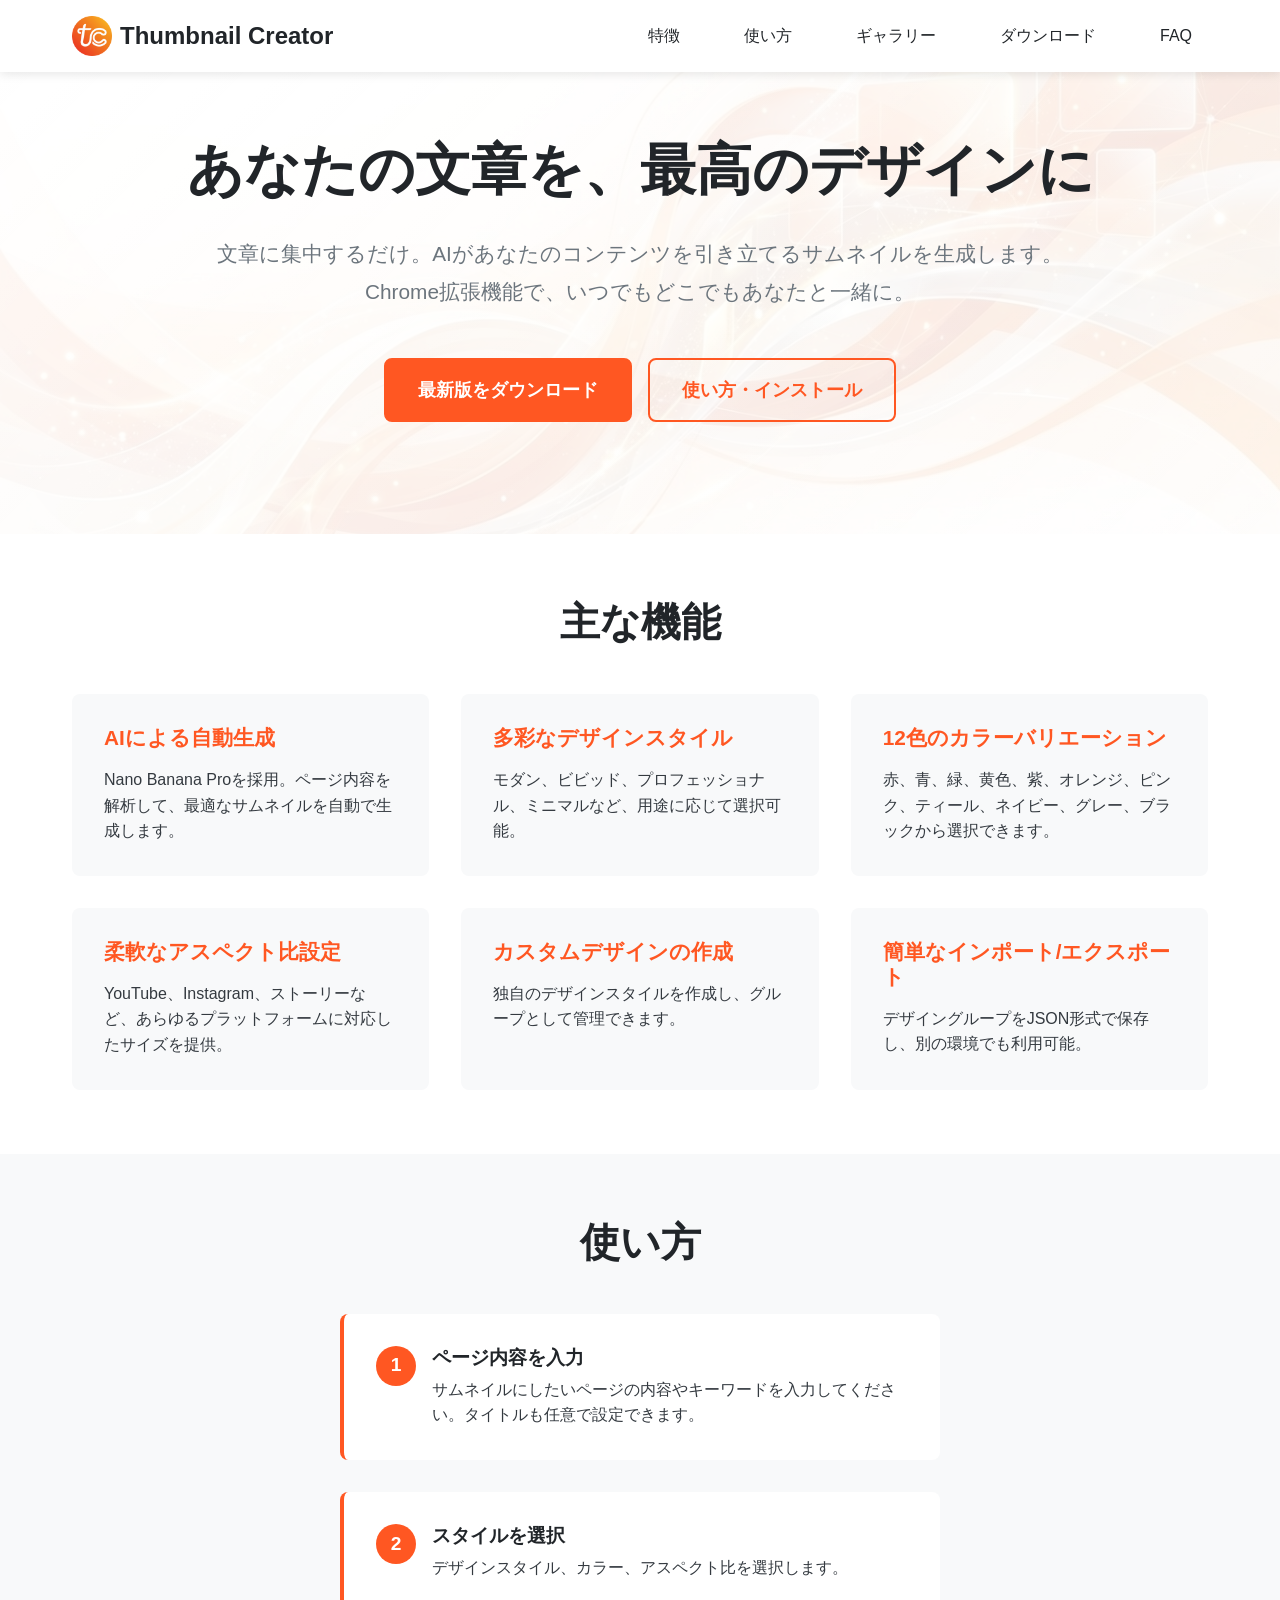
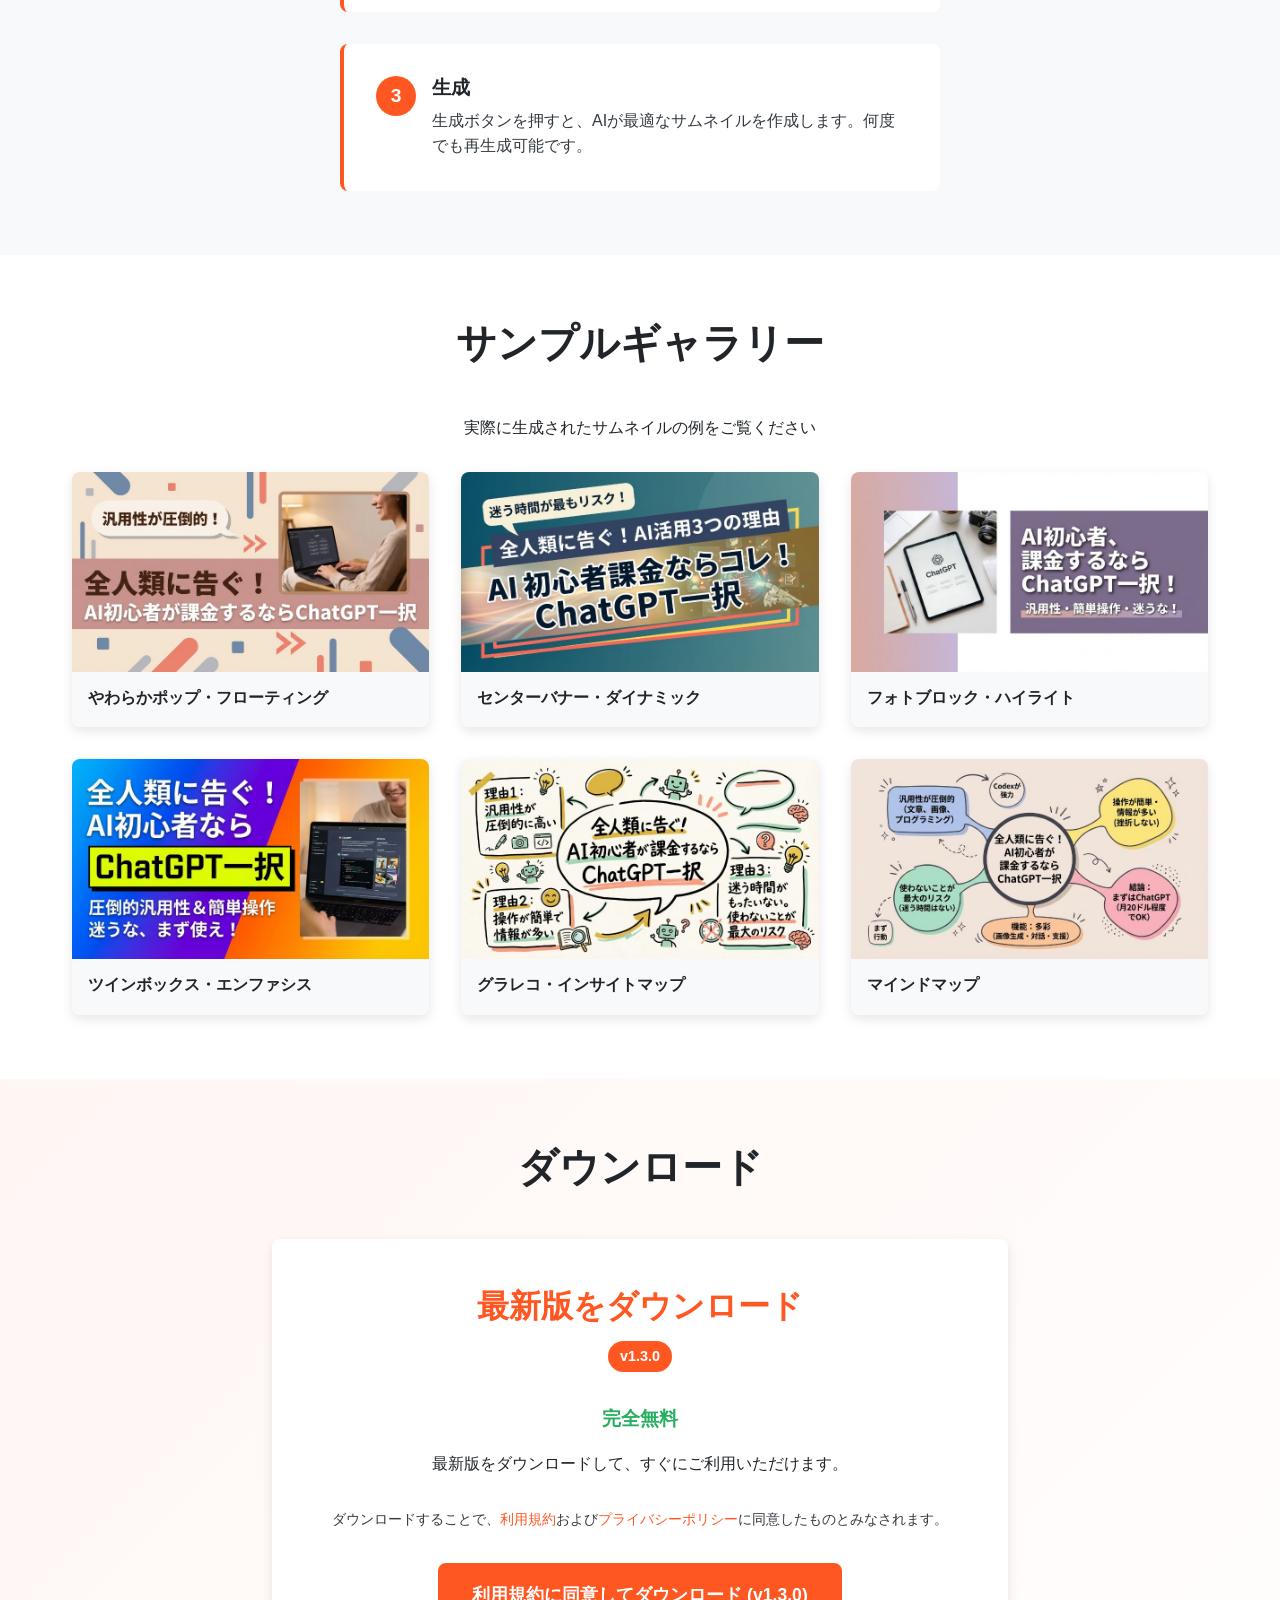
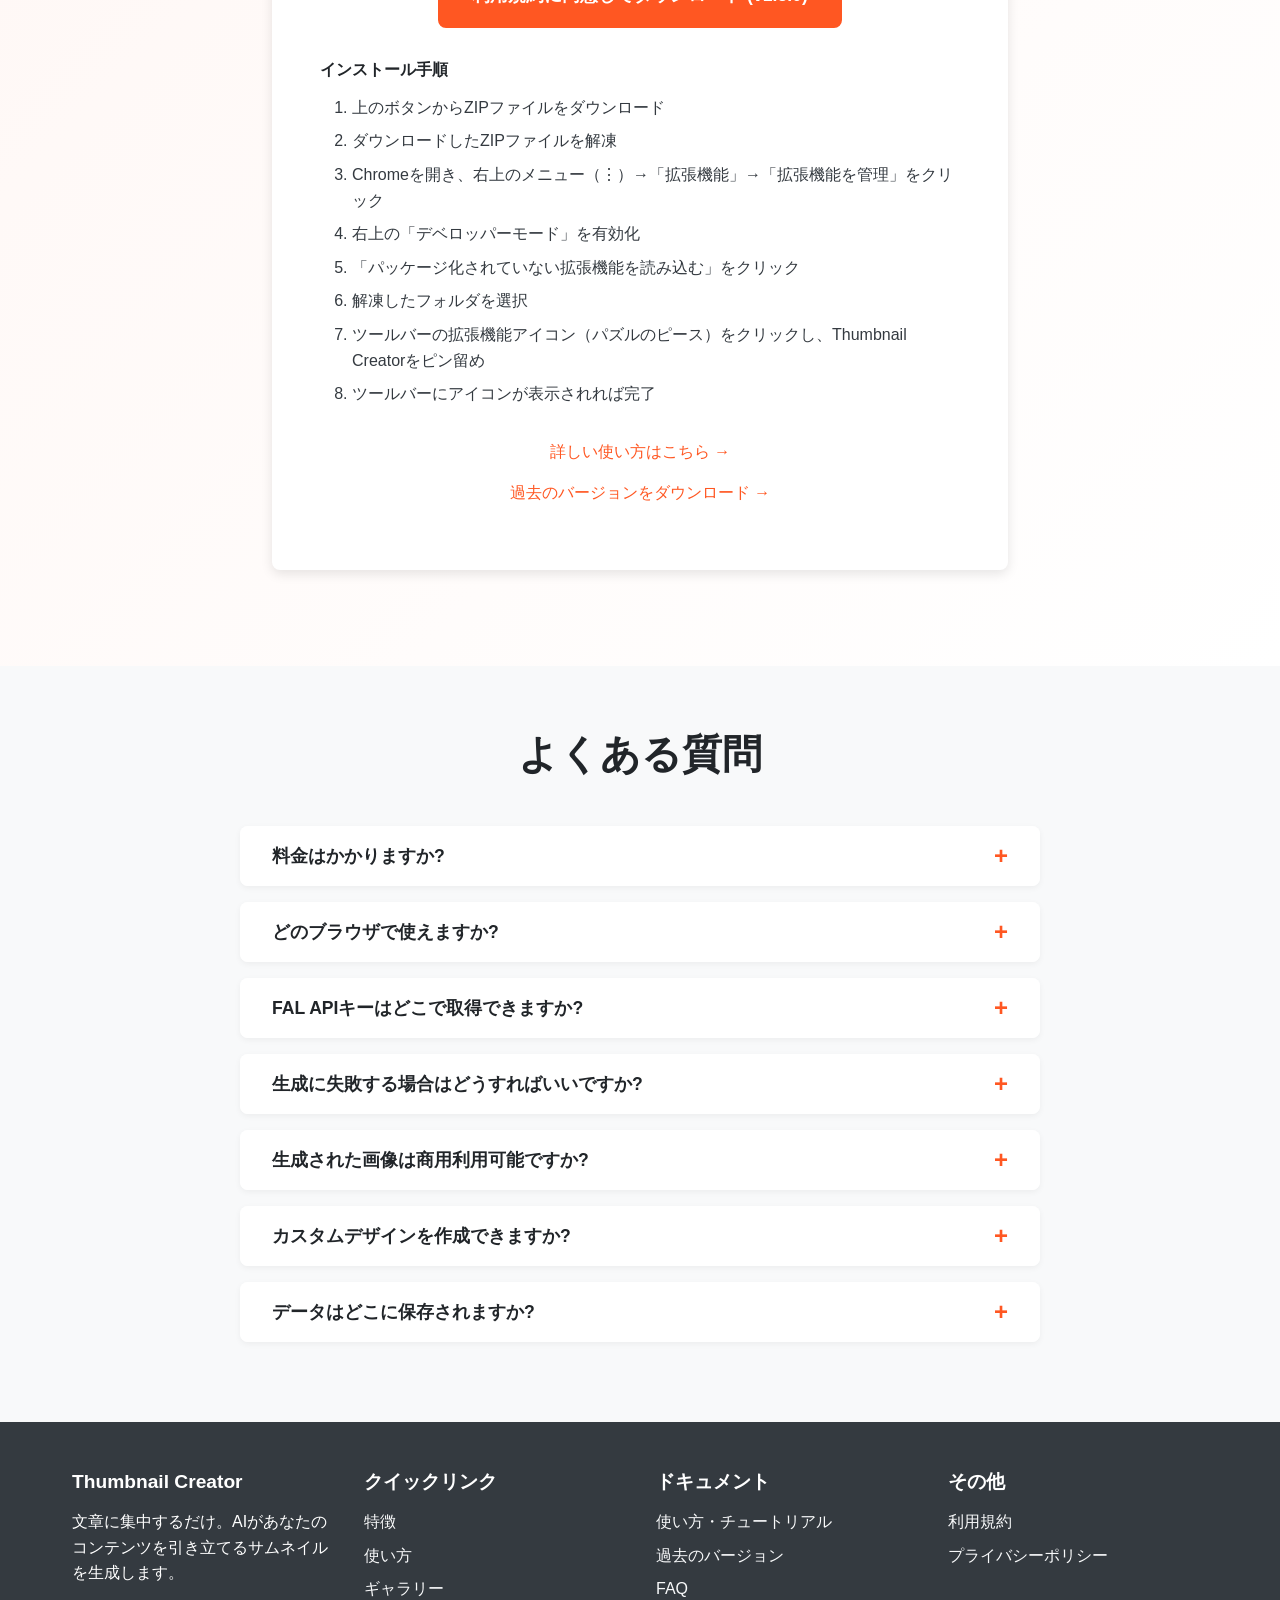
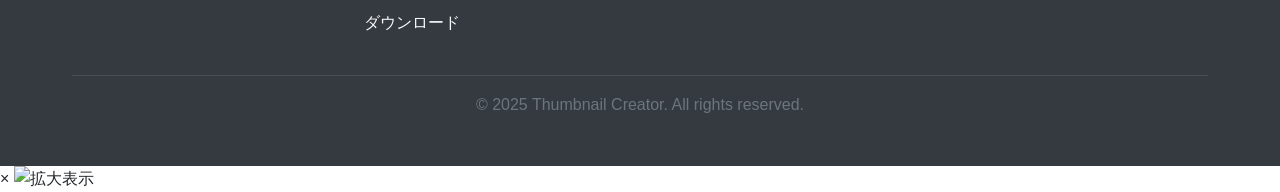
==== index.html @ 51eb5581 "マイナーバージョンアップ" ====
<!DOCTYPE html>
<html lang="ja">
<head>
  <meta charset="UTF-8">
  <meta name="viewport" content="width=device-width, initial-scale=1.0">

  <!-- SEO Meta Tags -->
  <meta name="description" content="サムネイル作成に時間をかけていませんか？Thumbnail Creatorなら、Webページの文章を読み取るだけで、AIが自動的にプロ品質のサムネイル画像を生成します。YouTubeサムネイル、ブログのアイキャッチ画像、SNS投稿用画像に最適。モダン、ビビッド、ミニマル、4コママンガなど8種類以上のデザインスタイルから選べる完全無料のChrome拡張機能です。FAL AI API搭載で高品質な画像を数秒で生成。">
  <meta name="keywords" content="サムネイル作成,AI画像生成,Chrome拡張機能,YouTube サムネイル,ブログ サムネイル,コンテンツ制作ツール,FAL AI,自動デザイン生成,サムネイルメーカー,AIデザインツール,4コママンガ生成,アイキャッチ画像,無料サムネイル作成,サムネイル自動生成,AIサムネイルツール,画像生成AI,コンテンツ制作効率化">
  <meta name="author" content="Thumbnail Creator">
  <meta name="robots" content="index, follow, max-image-preview:large, max-snippet:-1, max-video-preview:-1">
  <link rel="canonical" href="https://thumbnail-creator.kei31.com/">

  <!-- LLMO Optimization -->
  <meta name="topic" content="AIサムネイル画像生成ツール、Chrome拡張機能、コンテンツ制作効率化">
  <meta name="summary" content="Webページの文章からAIが自動でプロ品質のサムネイル画像を生成。YouTube、ブログ、SNS向けに最適化された完全無料のChrome拡張機能。">
  <meta name="target-audience" content="YouTubeクリエイター、ブロガー、コンテンツマーケター、SNS運用者、Webデザイナー">
  <meta name="use-case" content="YouTubeサムネイル作成、ブログアイキャッチ画像生成、SNS投稿画像制作、コンテンツマーケティング、デジタルコンテンツ制作">

  <!-- Open Graph / Facebook -->
  <meta property="og:type" content="website">
  <meta property="og:url" content="https://thumbnail-creator.kei31.com/">
  <meta property="og:site_name" content="Thumbnail Creator">
  <meta property="og:title" content="Thumbnail Creator - AIが文章からプロ品質のサムネイル画像を自動生成 | Chrome拡張機能">
  <meta property="og:description" content="Webページの文章を読み取り、AIが自動でプロフェッショナルなサムネイル画像を生成。YouTube、ブログ、SNS向けに最適化。8種類以上のデザインスタイル、カスタムテンプレート機能搭載。無料でダウンロード可能。">
  <meta property="og:image" content="https://thumbnail-creator.kei31.com/images/ogp-image.jpg">
  <meta property="og:image:width" content="1200">
  <meta property="og:image:height" content="630">
  <meta property="og:image:alt" content="Thumbnail Creator - AIサムネイル生成ツール">
  <meta property="og:locale" content="ja_JP">

  <!-- Twitter Card -->
  <meta name="twitter:card" content="summary_large_image">
  <meta name="twitter:url" content="https://thumbnail-creator.kei31.com/">
  <meta name="twitter:title" content="Thumbnail Creator - AIが文章からプロ品質のサムネイル画像を自動生成">
  <meta name="twitter:description" content="Webページの文章を読み取り、AIが自動でプロフェッショナルなサムネイル画像を生成。YouTube、ブログ、SNS向けに最適化。">
  <meta name="twitter:image" content="https://thumbnail-creator.kei31.com/images/ogp-image.jpg">
  <meta name="twitter:image:alt" content="Thumbnail Creator - AIサムネイル生成ツール">

  <!-- Additional SEO -->
  <meta name="application-name" content="Thumbnail Creator">
  <meta name="apple-mobile-web-app-title" content="Thumbnail Creator">
  <meta name="theme-color" content="#ff5722">

  <!-- Structured Data (JSON-LD) -->
  <script type="application/ld+json">
  {
    "@context": "https://schema.org",
    "@type": "SoftwareApplication",
    "name": "Thumbnail Creator",
    "applicationCategory": "BrowserExtension",
    "operatingSystem": "Chrome",
    "url": "https://thumbnail-creator.kei31.com/",
    "downloadUrl": "https://thumbnail-creator.kei31.com/downloads/thumbnail_creator_v1_3_0.zip",
    "softwareVersion": "1.3.0",
    "releaseNotes": "デザインテンプレート編集画面にサンプル画像削除ボタンを追加。17種類の新しいデザインテンプレートを追加（やわらかポップ、センターバナー、フォトブロック、グラレコ、マインドマップなど）。デザインJSONの相対パス対応でエクスポート/インポートの互換性向上。",
    "datePublished": "2025-01-01",
    "dateModified": "2025-11-28",
    "offers": {
      "@type": "Offer",
      "price": "0",
      "priceCurrency": "JPY",
      "availability": "https://schema.org/InStock"
    },
    "description": "Webページの文章を読み取り、AIが自動でプロフェッショナルなサムネイル画像を生成するChrome拡張機能。YouTube、ブログ、SNS向けに最適化された8種類以上のデザインスタイルから選択可能。モダン風、ビビッド風、プロフェッショナル風、ミニマル風、図解、グラレコ、情報コンテンツ風、4コママンガ（白黒・カラー）など多様なスタイルに対応。",
    "featureList": [
      "Webページから右クリックで簡単にコンテンツ抽出",
      "8種類以上の多様なデザインスタイル（モダン、ビビッド、プロフェッショナル、ミニマル、図解、グラレコ、情報コンテンツ、4コママンガ）",
      "テンプレートごとにアスペクト比を設定可能（16:9、1:1、9:16、21:9対応）",
      "カスタムデザインテンプレート作成機能",
      "キャラクター画像・参考画像のアップロード対応",
      "生成画像のプレビューとダウンロード機能",
      "FAL AI API統合による高品質な画像生成",
      "画像生成のキャンセル機能",
      "デザインテンプレートのエクスポート・インポート機能",
      "完全無料のChrome拡張機能"
    ],
    "image": "https://thumbnail-creator.kei31.com/images/ogp-image.jpg",
    "screenshot": "https://thumbnail-creator.kei31.com/images/ogp-image.jpg",
    "aggregateRating": {
      "@type": "AggregateRating",
      "ratingValue": "4.8",
      "ratingCount": "150",
      "bestRating": "5",
      "worstRating": "1"
    },
    "author": {
      "@type": "Organization",
      "name": "Thumbnail Creator",
      "url": "https://thumbnail-creator.kei31.com/"
    },
    "publisher": {
      "@type": "Organization",
      "name": "Thumbnail Creator"
    },
    "keywords": "サムネイル作成, AI画像生成, Chrome拡張機能, YouTube サムネイル, ブログ サムネイル, コンテンツ制作ツール, FAL AI, 自動デザイン生成, サムネイルメーカー, AIデザインツール, 4コママンガ生成, アイキャッチ画像, 無料サムネイル作成"
  }
  </script>

  <title>Thumbnail Creator - あなたの文章を、最高のデザインに</title>
  <link rel="icon" type="image/png" href="images/logo.png">
  <link rel="stylesheet" href="css/style.css">
</head>
<body>
  <!-- Header / Navigation -->
  <header>
    <div class="container">
      <nav>
        <a href="index.html" class="logo">
          <img src="images/logo.png" alt="Thumbnail Creator">
          Thumbnail Creator
        </a>
        <button class="menu-toggle" aria-label="メニューを開く" aria-expanded="false">
          ☰
        </button>
        <ul class="nav-links">
          <li><a href="#features">特徴</a></li>
          <li><a href="#how-to-use">使い方</a></li>
          <li><a href="#gallery">ギャラリー</a></li>
          <li><a href="#download">ダウンロード</a></li>
          <li><a href="#faq">FAQ</a></li>
        </ul>
      </nav>
    </div>
  </header>

  <!-- Hero Section -->
  <section class="hero">
    <div class="container">
      <div class="hero-content">
        <h1>あなたの文章を、最高のデザインに</h1>
        <p class="hero-subtitle">
          文章に集中するだけ。AIがあなたのコンテンツを引き立てるサムネイルを生成します。<br>
          Chrome拡張機能で、いつでもどこでもあなたと一緒に。
        </p>
        <div class="cta-buttons">
          <a href="#download" class="btn btn-primary">最新版をダウンロード</a>
          <a href="#how-to-use" class="btn btn-outline">使い方・インストール</a>
        </div>
      </div>
    </div>
  </section>

  <!-- Features Section -->
  <section id="features" class="features">
    <div class="container">
      <h2>主な機能</h2>
      <div class="features-grid">
        <div class="feature-item">
          <h3>AIによる自動生成</h3>
          <p>Nano Banana Proを採用。ページ内容を解析して、最適なサムネイルを自動で生成します。</p>
        </div>
        <div class="feature-item">
          <h3>多彩なデザインスタイル</h3>
          <p>モダン、ビビッド、プロフェッショナル、ミニマルなど、用途に応じて選択可能。</p>
        </div>
        <div class="feature-item">
          <h3>12色のカラーバリエーション</h3>
          <p>赤、青、緑、黄色、紫、オレンジ、ピンク、ティール、ネイビー、グレー、ブラックから選択できます。</p>
        </div>
        <div class="feature-item">
          <h3>柔軟なアスペクト比設定</h3>
          <p>YouTube、Instagram、ストーリーなど、あらゆるプラットフォームに対応したサイズを提供。</p>
        </div>
        <div class="feature-item">
          <h3>カスタムデザインの作成</h3>
          <p>独自のデザインスタイルを作成し、グループとして管理できます。</p>
        </div>
        <div class="feature-item">
          <h3>簡単なインポート/エクスポート</h3>
          <p>デザイングループをJSON形式で保存し、別の環境でも利用可能。</p>
        </div>
      </div>
    </div>
  </section>

  <!-- How to Use Section -->
  <section id="how-to-use" class="how-to-use">
    <div class="container">
      <h2>使い方</h2>
      <div class="steps">
        <div class="step">
          <div class="step-number">1</div>
          <div class="step-content">
            <h3>ページ内容を入力</h3>
            <p>サムネイルにしたいページの内容やキーワードを入力してください。タイトルも任意で設定できます。</p>
          </div>
        </div>
        <div class="step">
          <div class="step-number">2</div>
          <div class="step-content">
            <h3>スタイルを選択</h3>
            <p>デザインスタイル、カラー、アスペクト比を選択します。</p>
          </div>
        </div>
        <div class="step">
          <div class="step-number">3</div>
          <div class="step-content">
            <h3>生成</h3>
            <p>生成ボタンを押すと、AIが最適なサムネイルを作成します。何度でも再生成可能です。</p>
          </div>
        </div>
      </div>
    </div>
  </section>

  <!-- Gallery Section -->
  <section id="gallery" class="gallery">
    <div class="container">
      <h2>サンプルギャラリー</h2>
      <p class="text-center mb-2">実際に生成されたサムネイルの例をご覧ください</p>
      <div class="gallery-grid">
        <div class="gallery-item">
          <img src="images/samples/softpoporbit_a7z.jpg" alt="やわらかポップ・フローティング" loading="lazy">
          <div class="gallery-item-info">
            <h4>やわらかポップ・フローティング</h4>
          </div>
        </div>
        <div class="gallery-item">
          <img src="images/samples/centerbanner_flux9.jpg" alt="センターバナー・ダイナミック" loading="lazy">
          <div class="gallery-item-info">
            <h4>センターバナー・ダイナミック</h4>
          </div>
        </div>
        <div class="gallery-item">
          <img src="images/samples/photoblock_lumo5.jpg" alt="フォトブロック・ハイライト" loading="lazy">
          <div class="gallery-item-info">
            <h4>フォトブロック・ハイライト</h4>
          </div>
        </div>
        <div class="gallery-item">
          <img src="images/samples/twinbox_focus1.jpg" alt="ツインボックス・エンファシス" loading="lazy">
          <div class="gallery-item-info">
            <h4>ツインボックス・エンファシス</h4>
          </div>
        </div>
        <div class="gallery-item">
          <img src="images/samples/glrec_insight27.jpg" alt="グラレコ・インサイトマップ" loading="lazy">
          <div class="gallery-item-info">
            <h4>グラレコ・インサイトマップ</h4>
          </div>
        </div>
        <div class="gallery-item">
          <img src="images/samples/mindmap_compass91.jpg" alt="マインドマップ" loading="lazy">
          <div class="gallery-item-info">
            <h4>マインドマップ</h4>
          </div>
        </div>
      </div>
    </div>
  </section>

  <!-- Download Section -->
  <section id="download" class="download">
    <div class="container container-narrow">
      <h2>ダウンロード</h2>

      <div class="download-card">
        <h3>最新版をダウンロード</h3>
        <span class="version-badge">v1.3.0</span>
        <p class="free-badge" style="font-size: 1.2rem; font-weight: bold; color: #27ae60; margin: var(--spacing-sm) 0;">完全無料</p>
        <p>最新版をダウンロードして、すぐにご利用いただけます。</p>

        <p style="font-size: 0.9rem; color: var(--color-gray-dark); margin: var(--spacing-md) 0;">
          ダウンロードすることで、<a href="terms.html" target="_blank">利用規約</a>および<a href="privacy.html" target="_blank">プライバシーポリシー</a>に同意したものとみなされます。
        </p>

        <a href="downloads/thumbnail_creator_v1_3_0.zip" class="btn btn-primary" download>
          利用規約に同意してダウンロード (v1.3.0)
        </a>

        <div class="download-instructions">
          <h4>インストール手順</h4>
          <ol>
            <li>上のボタンからZIPファイルをダウンロード</li>
            <li>ダウンロードしたZIPファイルを解凍</li>
            <li>Chromeを開き、右上のメニュー（⋮）→「拡張機能」→「拡張機能を管理」をクリック</li>
            <li>右上の「デベロッパーモード」を有効化</li>
            <li>「パッケージ化されていない拡張機能を読み込む」をクリック</li>
            <li>解凍したフォルダを選択</li>
            <li>ツールバーの拡張機能アイコン（パズルのピース）をクリックし、Thumbnail Creatorをピン留め</li>
            <li>ツールバーにアイコンが表示されれば完了</li>
          </ol>
        </div>

        <p class="mt-2">
          <a href="tutorial.html">詳しい使い方はこちら →</a>
        </p>
        <p class="mt-1">
          <a href="versions.html">過去のバージョンをダウンロード →</a>
        </p>
      </div>
    </div>
  </section>

  <!-- FAQ Section -->
  <section id="faq" class="faq">
    <div class="container">
      <h2>よくある質問</h2>
      <div class="faq-list">
        <div class="faq-item">
          <button class="faq-question">
            料金はかかりますか?
          </button>
          <div class="faq-answer">
            <p>Thumbnail Creator自体は無料でご利用いただけます。ただし、画像生成にはFAL AI APIを使用するため、FAL AIの利用料金が別途発生します。詳細は<a href="https://fal.ai/pricing" target="_blank">FAL AIの公式サイト</a>でご確認ください。</p>
          </div>
        </div>

        <div class="faq-item">
          <button class="faq-question">
            どのブラウザで使えますか?
          </button>
          <div class="faq-answer">
            <p>Google ChromeおよびChromiumベースのブラウザ（Microsoft Edge、Braveなど）でご利用いただけます。</p>
          </div>
        </div>

        <div class="faq-item">
          <button class="faq-question">
            FAL APIキーはどこで取得できますか?
          </button>
          <div class="faq-answer">
            <p><a href="https://fal.ai/dashboard/keys" target="_blank">FAL AIのダッシュボード</a>でアカウントを作成し、APIキーを取得してください。取得したAPIキーは拡張機能の設定画面で入力します。詳しい手順は<a href="tutorial.html">使い方ページ</a>をご覧ください。</p>
          </div>
        </div>

        <div class="faq-item">
          <button class="faq-question">
            生成に失敗する場合はどうすればいいですか?
          </button>
          <div class="faq-answer">
            <p>以下の点をご確認ください:<br>
            • FAL APIキーが正しく設定されているか<br>
            • FAL AIアカウントにクレジットが残っているか<br>
            • インターネット接続が有効か<br>
            上記を確認しても解決しない場合は、拡張機能を再インストールしてください。</p>
          </div>
        </div>

        <div class="faq-item">
          <button class="faq-question">
            生成された画像は商用利用可能ですか?
          </button>
          <div class="faq-answer">
            <p>FAL AIの利用規約によると、生成された画像は商用利用可能です。ただし、最終的な利用については自己責任となりますので、必ず<a href="https://fal.ai/terms" target="_blank">FAL AIの利用規約</a>をご自身でご確認の上、ご利用ください。</p>
          </div>
        </div>

        <div class="faq-item">
          <button class="faq-question">
            カスタムデザインを作成できますか?
          </button>
          <div class="faq-answer">
            <p>可能です。拡張機能内の「新規グループを追加」ボタンから、独自のデザインスタイルを作成できます。プロンプトやサンプル画像も設定可能です。作成したデザインはエクスポートして他の環境でも利用できます。</p>
          </div>
        </div>

        <div class="faq-item">
          <button class="faq-question">
            データはどこに保存されますか?
          </button>
          <div class="faq-answer">
            <p>APIキーやデザイングループの設定は、すべてブラウザのローカルストレージに保存されます。外部サーバーへの送信は行いません。ただし、APIキーは平文で保存されるため、共有PCでのご利用は推奨しません。詳細は<a href="privacy.html">プライバシーポリシー</a>をご確認ください。</p>
          </div>
        </div>
      </div>
    </div>
  </section>

  <!-- Footer -->
  <footer>
    <div class="container">
      <div class="footer-content">
        <div class="footer-section">
          <h3>Thumbnail Creator</h3>
          <p>文章に集中するだけ。AIがあなたのコンテンツを引き立てるサムネイルを生成します。</p>
        </div>

        <div class="footer-section">
          <h3>クイックリンク</h3>
          <ul>
            <li><a href="#features">特徴</a></li>
            <li><a href="#how-to-use">使い方</a></li>
            <li><a href="#gallery">ギャラリー</a></li>
            <li><a href="#download">ダウンロード</a></li>
          </ul>
        </div>

        <div class="footer-section">
          <h3>ドキュメント</h3>
          <ul>
            <li><a href="tutorial.html">使い方・チュートリアル</a></li>
            <li><a href="versions.html">過去のバージョン</a></li>
            <li><a href="#faq">FAQ</a></li>
          </ul>
        </div>

        <div class="footer-section">
          <h3>その他</h3>
          <ul>
            <li><a href="terms.html">利用規約</a></li>
            <li><a href="privacy.html">プライバシーポリシー</a></li>
          </ul>
        </div>
      </div>

      <div class="footer-bottom">
        <p>&copy; 2025 Thumbnail Creator. All rights reserved.</p>
      </div>
    </div>
  </footer>

  <!-- FAQ Structured Data (JSON-LD) -->
  <script type="application/ld+json">
  {
    "@context": "https://schema.org",
    "@type": "FAQPage",
    "mainEntity": [
      {
        "@type": "Question",
        "name": "Thumbnail Creatorの料金はかかりますか？",
        "acceptedAnswer": {
          "@type": "Answer",
          "text": "Thumbnail Creator自体は無料でご利用いただけます。ただし、画像生成にはFAL AI APIを使用するため、FAL AIの利用料金が別途発生します。"
        }
      },
      {
        "@type": "Question",
        "name": "Thumbnail Creatorはどのブラウザで使えますか？",
        "acceptedAnswer": {
          "@type": "Answer",
          "text": "Google ChromeおよびChromiumベースのブラウザ（Microsoft Edge、Braveなど）でご利用いただけます。"
        }
      },
      {
        "@type": "Question",
        "name": "FAL APIキーはどこで取得できますか？",
        "acceptedAnswer": {
          "@type": "Answer",
          "text": "FAL AIのダッシュボード（https://fal.ai/dashboard/keys）でアカウントを作成し、APIキーを取得してください。取得したAPIキーは拡張機能の設定画面で入力します。"
        }
      },
      {
        "@type": "Question",
        "name": "サムネイル生成に失敗する場合はどうすればいいですか？",
        "acceptedAnswer": {
          "@type": "Answer",
          "text": "以下の点をご確認ください：FAL APIキーが正しく設定されているか、FAL AIアカウントにクレジットが残っているか、インターネット接続が有効か。上記を確認しても解決しない場合は、拡張機能を再インストールしてください。"
        }
      },
      {
        "@type": "Question",
        "name": "生成された画像は商用利用可能ですか？",
        "acceptedAnswer": {
          "@type": "Answer",
          "text": "FAL AIの利用規約によると、生成された画像は商用利用可能です。ただし、最終的な利用については自己責任となりますので、必ずFAL AIの利用規約をご自身でご確認の上、ご利用ください。"
        }
      },
      {
        "@type": "Question",
        "name": "カスタムデザインを作成できますか？",
        "acceptedAnswer": {
          "@type": "Answer",
          "text": "可能です。拡張機能内の「新規グループを追加」ボタンから、独自のデザインスタイルを作成できます。プロンプトやサンプル画像も設定可能です。作成したデザインはエクスポートして他の環境でも利用できます。"
        }
      },
      {
        "@type": "Question",
        "name": "データはどこに保存されますか？",
        "acceptedAnswer": {
          "@type": "Answer",
          "text": "APIキーやデザイングループの設定は、すべてブラウザのローカルストレージに保存されます。外部サーバーへの送信は行いません。ただし、APIキーは平文で保存されるため、共有PCでのご利用は推奨しません。"
        }
      }
    ]
  }
  </script>

  <!-- WebPage Structured Data (JSON-LD) -->
  <script type="application/ld+json">
  {
    "@context": "https://schema.org",
    "@type": "WebPage",
    "name": "Thumbnail Creator - AIが文章からプロ品質のサムネイル画像を自動生成",
    "description": "Webページの文章を読み取り、AIが自動でプロフェッショナルなサムネイル画像を生成するChrome拡張機能。YouTube、ブログ、SNS向けに最適化。",
    "url": "https://thumbnail-creator.kei31.com/",
    "inLanguage": "ja",
    "isPartOf": {
      "@type": "WebSite",
      "name": "Thumbnail Creator",
      "url": "https://thumbnail-creator.kei31.com/"
    },
    "primaryImageOfPage": {
      "@type": "ImageObject",
      "url": "https://thumbnail-creator.kei31.com/images/ogp-image.jpg",
      "width": 1200,
      "height": 630
    },
    "breadcrumb": {
      "@type": "BreadcrumbList",
      "itemListElement": [
        {
          "@type": "ListItem",
          "position": 1,
          "name": "ホーム",
          "item": "https://thumbnail-creator.kei31.com/"
        }
      ]
    }
  }
  </script>

  <!-- HowTo Structured Data (JSON-LD) for LLMO -->
  <script type="application/ld+json">
  {
    "@context": "https://schema.org",
    "@type": "HowTo",
    "name": "Thumbnail Creatorの使い方 - AIサムネイル画像を作成する方法",
    "description": "Chrome拡張機能 Thumbnail Creatorを使って、Webページの文章からAIサムネイル画像を自動生成する手順を解説します。",
    "image": "https://thumbnail-creator.kei31.com/images/ogp-image.jpg",
    "totalTime": "PT5M",
    "estimatedCost": {
      "@type": "MonetaryAmount",
      "currency": "JPY",
      "value": "0"
    },
    "tool": [
      {
        "@type": "HowToTool",
        "name": "Thumbnail Creator Chrome拡張機能"
      },
      {
        "@type": "HowToTool",
        "name": "FAL AI APIキー"
      }
    ],
    "step": [
      {
        "@type": "HowToStep",
        "position": 1,
        "name": "拡張機能のダウンロードとインストール",
        "text": "公式サイトから最新版のZIPファイルをダウンロードし、解凍します。Chromeの拡張機能管理画面でデベロッパーモードを有効にし、「パッケージ化されていない拡張機能を読み込む」から解凍したフォルダを選択してインストールします。",
        "url": "https://thumbnail-creator.kei31.com/#download"
      },
      {
        "@type": "HowToStep",
        "position": 2,
        "name": "FAL AI APIキーの取得と設定",
        "text": "FAL AIのダッシュボードでアカウントを作成し、APIキーを取得します。拡張機能のツールバーアイコンをクリックし、⚙️ API設定ボタンからAPIキーを入力して保存します。",
        "url": "https://thumbnail-creator.kei31.com/#how-to-use"
      },
      {
        "@type": "HowToStep",
        "position": 3,
        "name": "Webページからコンテンツを抽出",
        "text": "サムネイルを作成したいWebページで右クリックし、「ページ全体からデザインを作成」または「選択部分からデザインを作成」を選択します。拡張機能が自動的に開き、ページの内容が読み込まれます。",
        "url": "https://thumbnail-creator.kei31.com/#how-to-use"
      },
      {
        "@type": "HowToStep",
        "position": 4,
        "name": "デザインスタイルとアスペクト比を選択",
        "text": "8種類以上のデザインスタイル（モダン、ビビッド、プロフェッショナル、ミニマル、図解、グラレコ、情報コンテンツ、4コママンガなど）から好みのスタイルを選び、用途に応じてアスペクト比（16:9、1:1、9:16、21:9）を設定します。",
        "url": "https://thumbnail-creator.kei31.com/#features"
      },
      {
        "@type": "HowToStep",
        "position": 5,
        "name": "サムネイル画像を生成",
        "text": "「生成」ボタンをクリックすると、AIが自動的にサムネイル画像を生成します。生成中はキャンセルボタンで中止することも可能です。完成した画像はプレビュー表示され、ダウンロードボタンでPNG形式で保存できます。",
        "url": "https://thumbnail-creator.kei31.com/#how-to-use"
      }
    ]
  }
  </script>

  <!-- Organization Structured Data (JSON-LD) -->
  <script type="application/ld+json">
  {
    "@context": "https://schema.org",
    "@type": "Organization",
    "name": "Thumbnail Creator",
    "url": "https://thumbnail-creator.kei31.com/",
    "logo": "https://thumbnail-creator.kei31.com/images/logo.png",
    "description": "AIを活用したサムネイル画像自動生成ツールを提供する開発チーム",
    "sameAs": []
  }
  </script>

  <script src="js/script.js"></script>
</body>
</html>
---- css/style.css ----
/* ===========================
   Variables & Reset
   =========================== */
:root {
  --color-primary: rgb(255, 87, 34); /* #ff5722 */
  --color-primary-dark: rgb(230, 74, 25); /* #e64a19 */
  --color-white: #ffffff;
  --color-gray-light: #f8f9fa;
  --color-gray: #6c757d;
  --color-gray-dark: #343a40;
  --color-black: #212529;

  --font-sans: -apple-system, BlinkMacSystemFont, "Segoe UI", Roboto, "Helvetica Neue", Arial, "Noto Sans", "Hiragino Sans", "Hiragino Kaku Gothic ProN", "Yu Gothic", YuGothic, sans-serif;

  --spacing-xs: 0.5rem;
  --spacing-sm: 1rem;
  --spacing-md: 2rem;
  --spacing-lg: 3rem;
  --spacing-xl: 4rem;

  --border-radius: 8px;
  --transition: all 0.3s ease;
}

* {
  margin: 0;
  padding: 0;
  box-sizing: border-box;
}

html {
  scroll-behavior: smooth;
}

body {
  font-family: var(--font-sans);
  line-height: 1.6;
  color: var(--color-black);
  background-color: var(--color-white);
}

/* ===========================
   Typography
   =========================== */
h1, h2, h3, h4, h5, h6 {
  font-weight: 700;
  line-height: 1.2;
  margin-bottom: var(--spacing-sm);
}

h1 {
  font-size: clamp(2rem, 5vw, 3.5rem);
}

h2 {
  font-size: clamp(1.75rem, 4vw, 2.5rem);
}

h3 {
  font-size: clamp(1.5rem, 3vw, 2rem);
}

p {
  margin-bottom: var(--spacing-sm);
}

a {
  color: var(--color-primary);
  text-decoration: none;
  transition: var(--transition);
}

a:hover {
  color: var(--color-primary-dark);
}

/* ===========================
   Layout
   =========================== */
.container {
  max-width: 1200px;
  margin: 0 auto;
  padding: 0 var(--spacing-md);
}

.container-narrow {
  max-width: 800px;
  margin: 0 auto;
  padding: 0 var(--spacing-md);
}

section {
  padding: var(--spacing-xl) 0;
}

/* ===========================
   Header / Navigation
   =========================== */
header {
  background-color: var(--color-white);
  box-shadow: 0 2px 10px rgba(0, 0, 0, 0.1);
  position: sticky;
  top: 0;
  z-index: 1000;
}

nav {
  display: flex;
  justify-content: space-between;
  align-items: center;
  padding: var(--spacing-sm) 0;
}

.logo {
  display: flex;
  align-items: center;
  gap: 0.5rem;
  font-size: 1.5rem;
  font-weight: 700;
  color: var(--color-black);
}

.logo img {
  width: 40px;
  height: 40px;
}

.nav-links {
  display: flex;
  list-style: none;
  gap: var(--spacing-md);
}

.nav-links a {
  color: var(--color-black);
  font-weight: 500;
  padding: 0.5rem 1rem;
  border-radius: var(--border-radius);
  transition: var(--transition);
}

.nav-links a:hover {
  background-color: var(--color-gray-light);
  color: var(--color-primary);
}

/* Mobile Menu */
.menu-toggle {
  display: none;
  background: none;
  border: none;
  font-size: 1.5rem;
  cursor: pointer;
  color: var(--color-black);
}

@media (max-width: 768px) {
  .menu-toggle {
    display: block;
  }

  .nav-links {
    position: absolute;
    top: 100%;
    left: 0;
    right: 0;
    background-color: var(--color-white);
    flex-direction: column;
    gap: 0;
    box-shadow: 0 4px 10px rgba(0, 0, 0, 0.1);
    max-height: 0;
    overflow: hidden;
    transition: max-height 0.3s ease;
  }

  .nav-links.active {
    max-height: 500px;
  }

  .nav-links li {
    border-bottom: 1px solid var(--color-gray-light);
  }

  .nav-links a {
    display: block;
    padding: var(--spacing-sm) var(--spacing-md);
  }
}

/* ===========================
   Hero Section
   =========================== */
.hero {
  background:
    linear-gradient(135deg, rgba(255, 255, 255, 0.95) 0%, rgba(255, 255, 255, 0.85) 100%),
    url('../images/hero-background.jpg') center/cover no-repeat;
  padding: var(--spacing-xl) 0;
  text-align: center;
  position: relative;
}

.hero-content {
  max-width: 1000px;
  margin: 0 auto;
}

.hero h1 {
  color: var(--color-black);
  margin-bottom: var(--spacing-md);
}

.hero-subtitle {
  font-size: clamp(1.1rem, 2.5vw, 1.3rem);
  color: var(--color-gray);
  margin-bottom: var(--spacing-lg);
  line-height: 1.8;
}

.cta-buttons {
  display: flex;
  gap: var(--spacing-sm);
  justify-content: center;
  flex-wrap: wrap;
  margin-bottom: var(--spacing-lg);
}

.btn {
  display: inline-block;
  padding: 1rem 2rem;
  border-radius: var(--border-radius);
  font-weight: 600;
  font-size: 1.1rem;
  text-align: center;
  cursor: pointer;
  border: 2px solid transparent;
  transition: var(--transition);
}

.btn-primary {
  background-color: var(--color-primary);
  color: var(--color-white);
  border-color: var(--color-primary);
}

.btn-primary:hover {
  background-color: var(--color-primary-dark);
  border-color: var(--color-primary-dark);
  color: var(--color-white);
  transform: translateY(-2px);
  box-shadow: 0 4px 12px rgba(255, 87, 34, 0.3);
}

.btn-outline {
  background-color: transparent;
  color: var(--color-primary);
  border-color: var(--color-primary);
}

.btn-outline:hover {
  background-color: var(--color-primary);
  color: var(--color-white);
}

/* ===========================
   Features Section
   =========================== */
.features {
  background-color: var(--color-white);
}

.features h2 {
  text-align: center;
  margin-bottom: var(--spacing-lg);
  color: var(--color-black);
}

.features-grid {
  display: grid;
  grid-template-columns: repeat(auto-fit, minmax(280px, 1fr));
  gap: var(--spacing-md);
}

.feature-item {
  padding: var(--spacing-md);
  border-radius: var(--border-radius);
  background-color: var(--color-gray-light);
  transition: var(--transition);
}

.feature-item:hover {
  transform: translateY(-5px);
  box-shadow: 0 8px 20px rgba(0, 0, 0, 0.1);
}

.feature-item h3 {
  color: var(--color-primary);
  margin-bottom: var(--spacing-sm);
  font-size: 1.3rem;
}

.feature-item p {
  color: var(--color-gray-dark);
  margin-bottom: 0;
}

/* ===========================
   How to Use Section
   =========================== */
.how-to-use {
  background-color: var(--color-gray-light);
}

.how-to-use h2 {
  text-align: center;
  margin-bottom: var(--spacing-lg);
}

.steps {
  display: flex;
  flex-direction: column;
  gap: var(--spacing-md);
  max-width: 600px;
  margin: 0 auto;
}

.step {
  display: flex;
  align-items: flex-start;
  gap: var(--spacing-sm);
  padding: var(--spacing-md);
  background-color: var(--color-white);
  border-radius: var(--border-radius);
  border-left: 4px solid var(--color-primary);
}

.step-number {
  flex-shrink: 0;
  width: 40px;
  height: 40px;
  background-color: var(--color-primary);
  color: var(--color-white);
  border-radius: 50%;
  display: flex;
  align-items: center;
  justify-content: center;
  font-weight: 700;
  font-size: 1.2rem;
}

.step-content h3 {
  font-size: 1.2rem;
  margin-bottom: 0.5rem;
}

.step-content p {
  margin-bottom: 0;
  color: var(--color-gray-dark);
}

/* ===========================
   Gallery Section
   =========================== */
.gallery {
  background-color: var(--color-white);
}

.gallery h2 {
  text-align: center;
  margin-bottom: var(--spacing-lg);
}

.gallery-grid {
  display: grid;
  grid-template-columns: repeat(auto-fill, minmax(300px, 1fr));
  gap: var(--spacing-md);
}

.gallery-item {
  border-radius: var(--border-radius);
  overflow: hidden;
  box-shadow: 0 4px 12px rgba(0, 0, 0, 0.1);
  transition: var(--transition);
}

.gallery-item:hover {
  transform: scale(1.05);
  box-shadow: 0 8px 20px rgba(0, 0, 0, 0.15);
}

.gallery-item img {
  width: 100%;
  height: 200px;
  object-fit: cover;
  display: block;
}

.gallery-item-info {
  padding: var(--spacing-sm);
  background-color: var(--color-gray-light);
}

.gallery-item-info h4 {
  font-size: 1rem;
  margin-bottom: 0.25rem;
}

/* ===========================
   Download Section
   =========================== */
.download {
  background: linear-gradient(135deg, rgba(255, 87, 34, 0.05) 0%, rgba(255, 255, 255, 1) 100%);
}

.download h2 {
  text-align: center;
  margin-bottom: var(--spacing-lg);
}

.download-card {
  background-color: var(--color-white);
  padding: var(--spacing-lg);
  border-radius: var(--border-radius);
  box-shadow: 0 4px 12px rgba(0, 0, 0, 0.1);
  margin-bottom: var(--spacing-md);
  text-align: center;
}

.download-card h3 {
  color: var(--color-primary);
  margin-bottom: var(--spacing-sm);
}

.version-badge {
  display: inline-block;
  background-color: var(--color-primary);
  color: var(--color-white);
  padding: 0.25rem 0.75rem;
  border-radius: 20px;
  font-size: 0.9rem;
  font-weight: 600;
  margin-bottom: var(--spacing-sm);
}

.download-instructions {
  text-align: left;
  margin: var(--spacing-md) 0;
}

.download-instructions ol {
  padding-left: var(--spacing-md);
}

.download-instructions li {
  margin-bottom: 0.5rem;
  color: var(--color-gray-dark);
}

/* ===========================
   FAQ Section
   =========================== */
.faq {
  background-color: var(--color-gray-light);
}

.faq h2 {
  text-align: center;
  margin-bottom: var(--spacing-lg);
}

.faq-list {
  max-width: 800px;
  margin: 0 auto;
}

.faq-item {
  background-color: var(--color-white);
  margin-bottom: var(--spacing-sm);
  border-radius: var(--border-radius);
  overflow: hidden;
  box-shadow: 0 2px 6px rgba(0, 0, 0, 0.05);
}

.faq-question {
  width: 100%;
  padding: var(--spacing-sm) var(--spacing-md);
  background-color: var(--color-white);
  border: none;
  text-align: left;
  font-size: 1.1rem;
  font-weight: 600;
  color: var(--color-black);
  cursor: pointer;
  display: flex;
  justify-content: space-between;
  align-items: center;
  transition: var(--transition);
}

.faq-question:hover {
  background-color: var(--color-gray-light);
}

.faq-question::after {
  content: '+';
  font-size: 1.5rem;
  color: var(--color-primary);
  transition: transform 0.3s ease;
}

.faq-question.active::after {
  transform: rotate(45deg);
}

.faq-answer {
  max-height: 0;
  overflow: hidden;
  transition: max-height 0.3s ease, padding 0.3s ease;
  padding: 0 var(--spacing-md);
}

.faq-answer.active {
  max-height: 500px;
  padding: var(--spacing-sm) var(--spacing-md) var(--spacing-md);
}

.faq-answer p {
  color: var(--color-gray-dark);
  margin-bottom: 0;
}

/* ===========================
   Footer
   =========================== */
footer {
  background-color: var(--color-gray-dark);
  color: var(--color-white);
  padding: var(--spacing-lg) 0 var(--spacing-md);
}

.footer-content {
  display: grid;
  grid-template-columns: repeat(auto-fit, minmax(250px, 1fr));
  gap: var(--spacing-md);
  margin-bottom: var(--spacing-md);
}

.footer-section h3 {
  color: var(--color-white);
  margin-bottom: var(--spacing-sm);
  font-size: 1.2rem;
}

.footer-section ul {
  list-style: none;
}

.footer-section ul li {
  margin-bottom: 0.5rem;
}

.footer-section a {
  color: var(--color-gray-light);
  transition: var(--transition);
}

.footer-section a:hover {
  color: var(--color-white);
  text-decoration: underline;
}

.footer-bottom {
  text-align: center;
  padding-top: var(--spacing-sm);
  border-top: 1px solid rgba(255, 255, 255, 0.1);
  color: var(--color-gray);
}

/* ===========================
   Utility Classes
   =========================== */
.text-center {
  text-align: center;
}

.mb-1 {
  margin-bottom: var(--spacing-sm);
}

.mb-2 {
  margin-bottom: var(--spacing-md);
}

.mb-3 {
  margin-bottom: var(--spacing-lg);
}

.mt-1 {
  margin-top: var(--spacing-sm);
}

.mt-2 {
  margin-top: var(--spacing-md);
}

.mt-3 {
  margin-top: var(--spacing-lg);
}
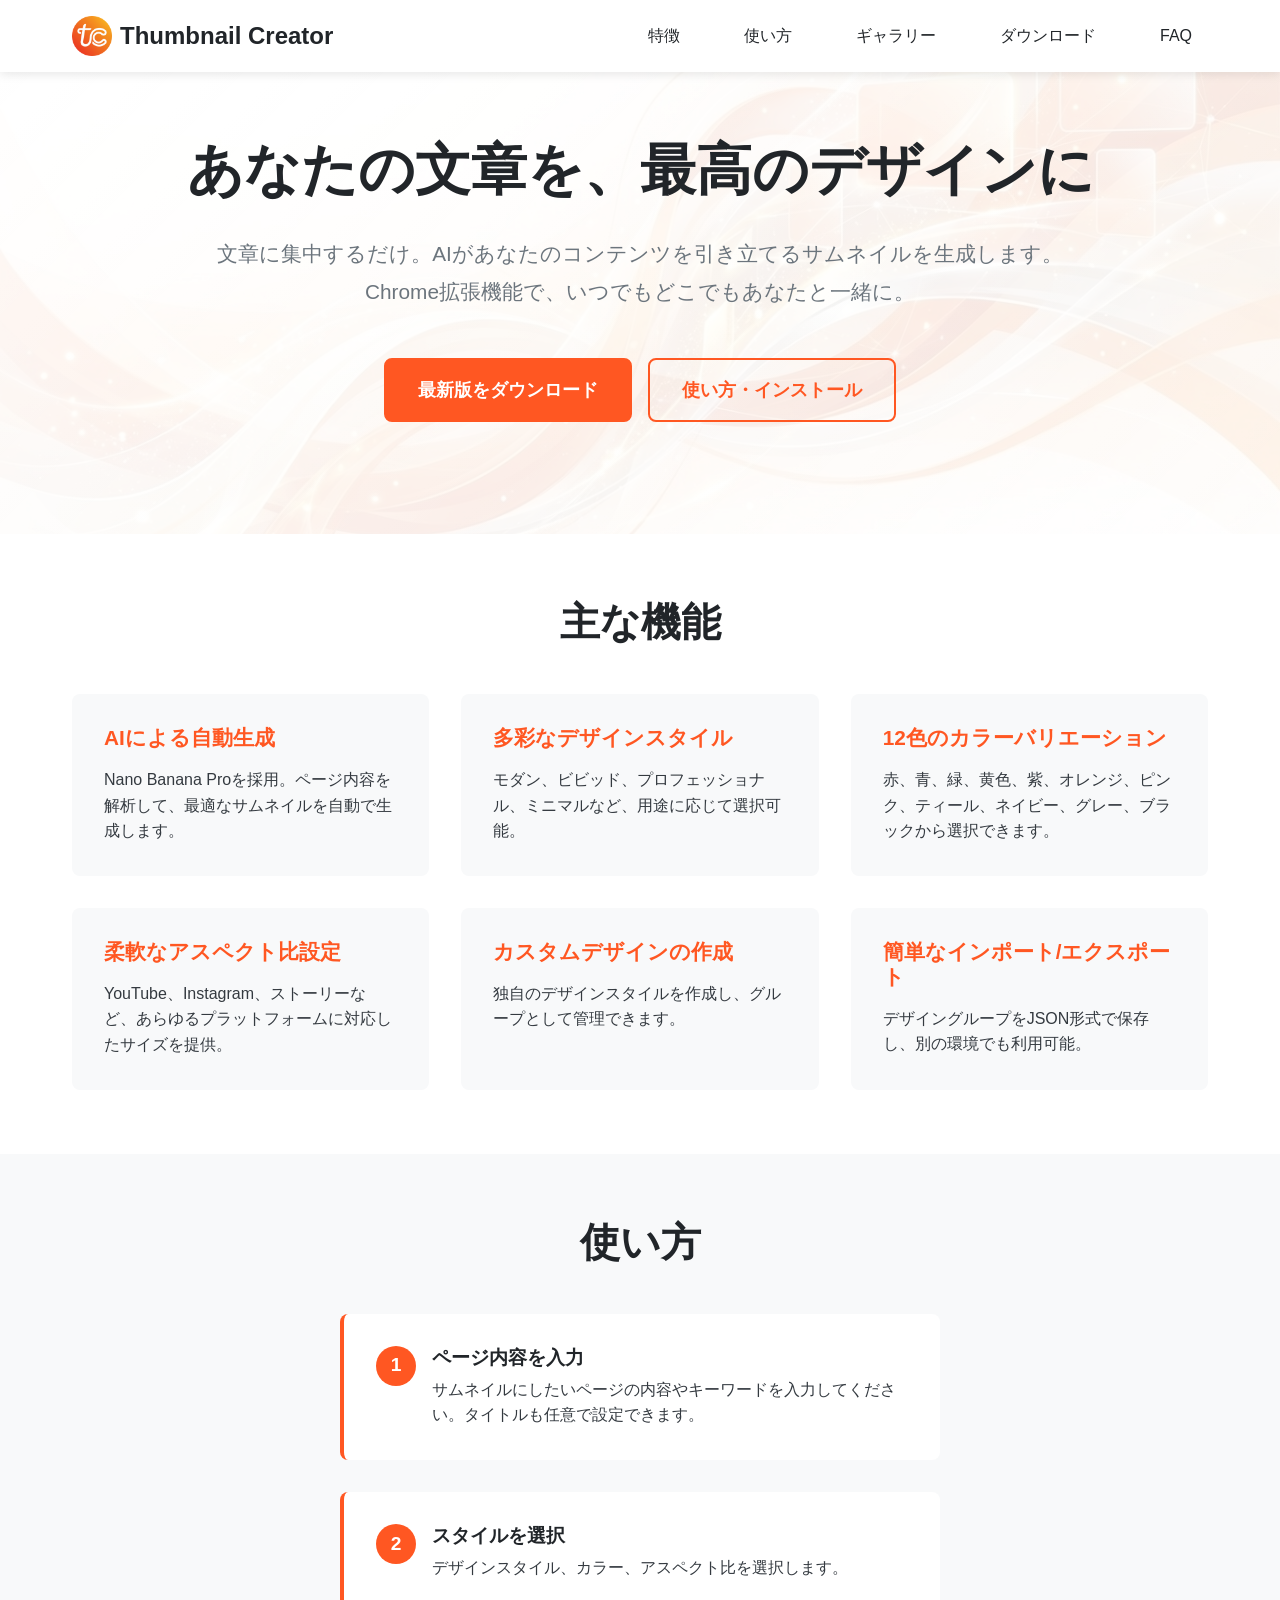
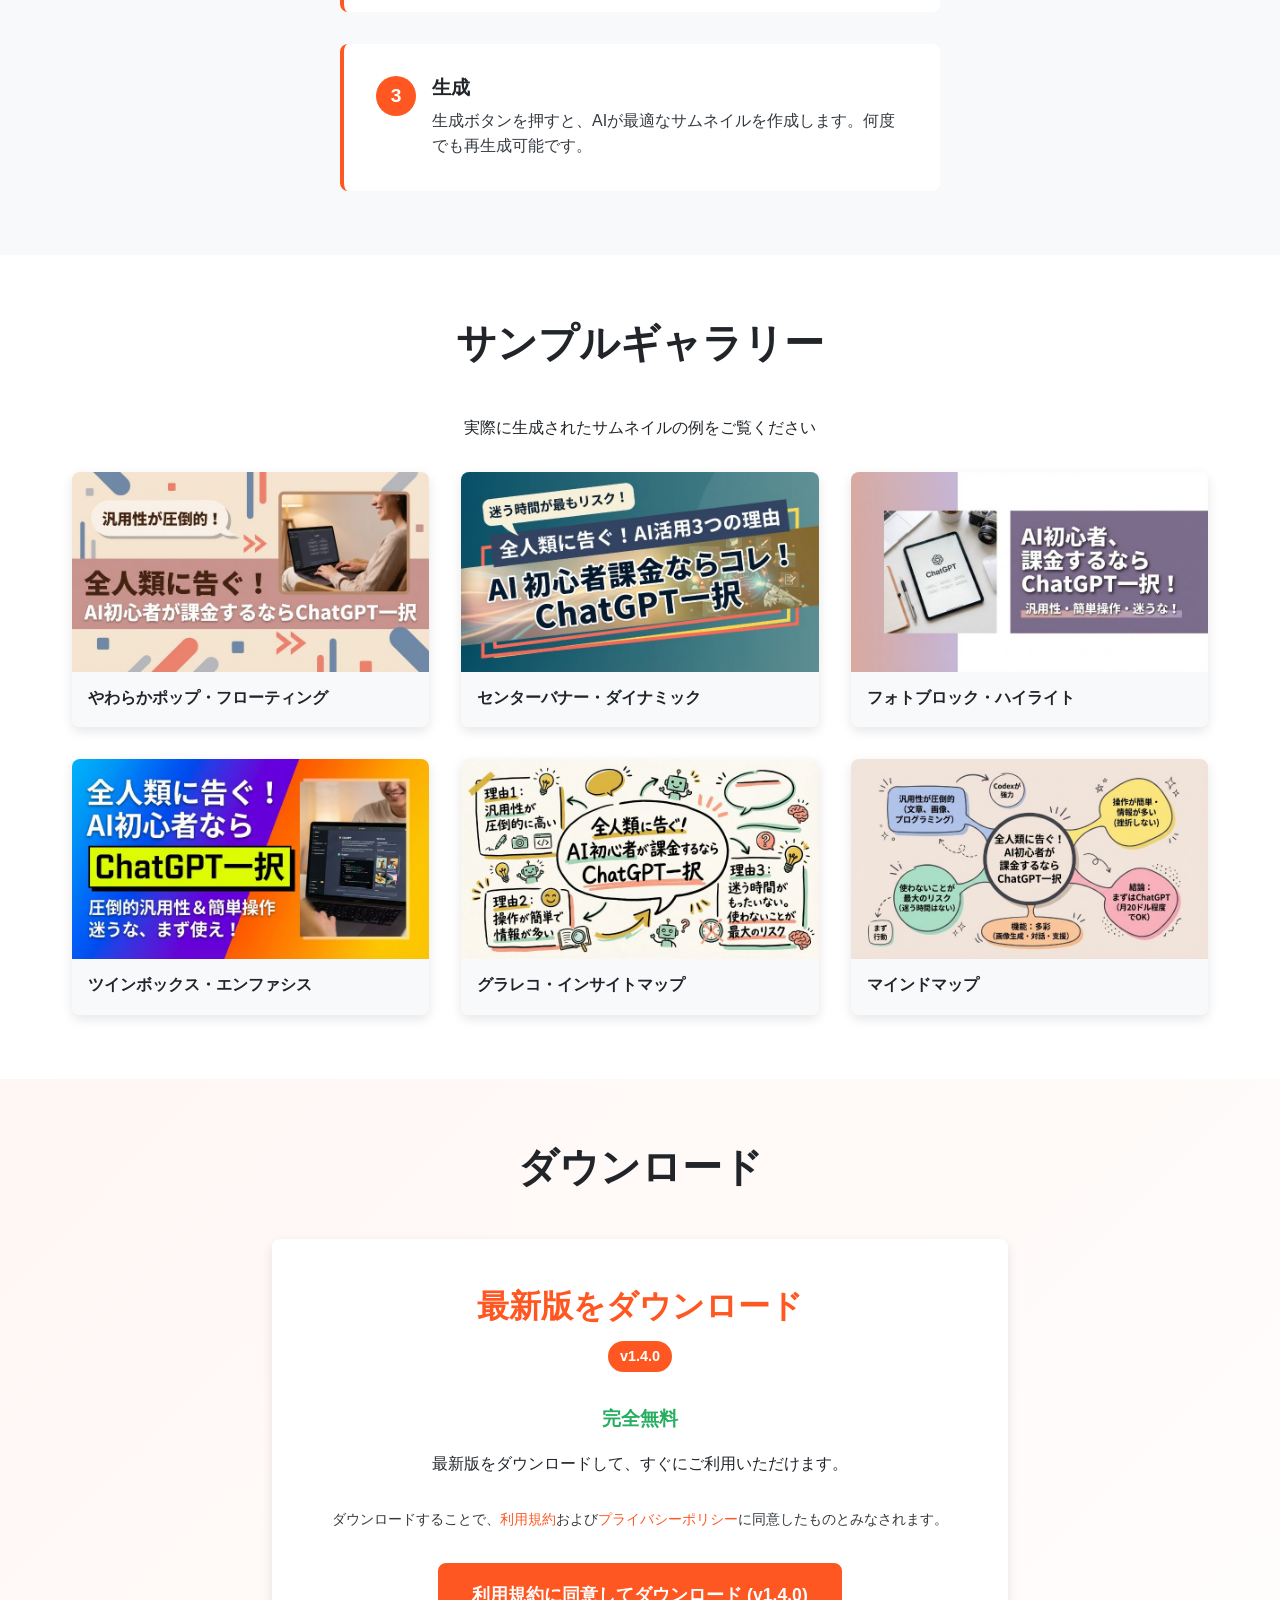
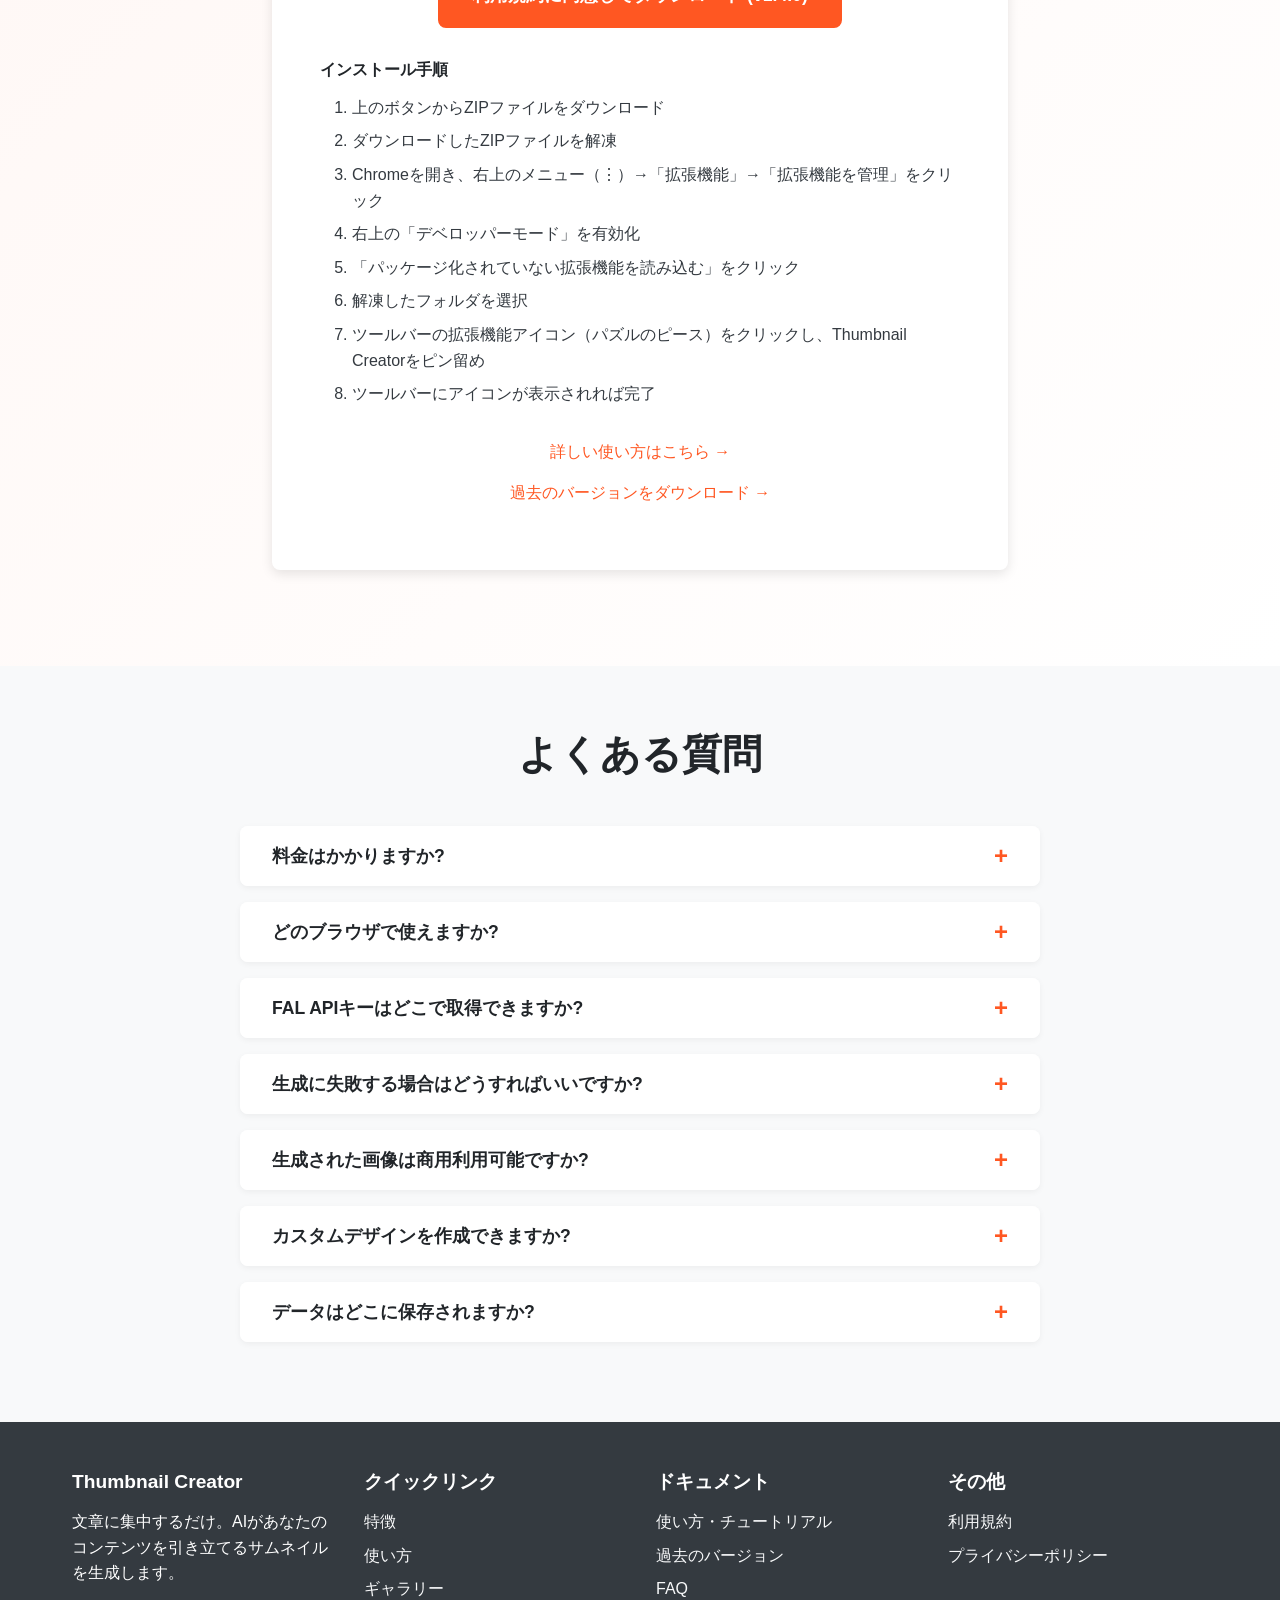
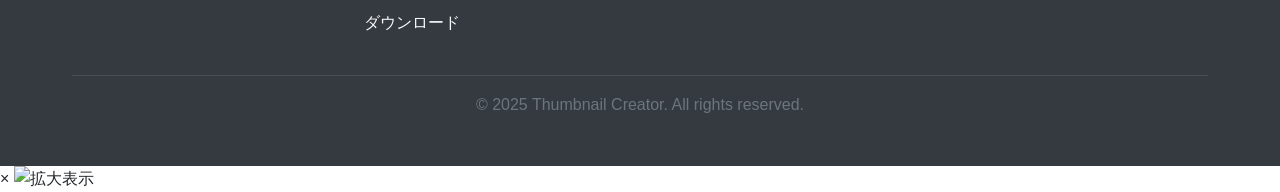
==== commit 519ac4ca: "マイナーアップデート" ====
--- a/index.html
+++ b/index.html
@@ -51,11 +51,11 @@
     "applicationCategory": "BrowserExtension",
     "operatingSystem": "Chrome",
     "url": "https://thumbnail-creator.kei31.com/",
-    "downloadUrl": "https://thumbnail-creator.kei31.com/downloads/thumbnail_creator_v1_3_0.zip",
-    "softwareVersion": "1.3.0",
-    "releaseNotes": "デザインテンプレート編集画面にサンプル画像削除ボタンを追加。17種類の新しいデザインテンプレートを追加（やわらかポップ、センターバナー、フォトブロック、グラレコ、マインドマップなど）。デザインJSONの相対パス対応でエクスポート/インポートの互換性向上。",
+    "downloadUrl": "https://thumbnail-creator.kei31.com/downloads/thumbnail_creator_v1_4_0.zip",
+    "softwareVersion": "1.4.0",
+    "releaseNotes": "カスタムデザインに「image-to-imageで使用する」チェックボックスを追加。チェックON時のみサンプル画像をAPIに送信。デフォルトテンプレートの4コママンガでimage-to-image機能を有効化。エクスポート/インポート時にuseImageToImageフラグをJSON保存・復元。",
     "datePublished": "2025-01-01",
-    "dateModified": "2025-11-28",
+    "dateModified": "2025-11-30",
     "offers": {
       "@type": "Offer",
       "price": "0",
@@ -257,7 +257,7 @@
 
       <div class="download-card">
         <h3>最新版をダウンロード</h3>
-        <span class="version-badge">v1.3.0</span>
+        <span class="version-badge">v1.4.0</span>
         <p class="free-badge" style="font-size: 1.2rem; font-weight: bold; color: #27ae60; margin: var(--spacing-sm) 0;">完全無料</p>
         <p>最新版をダウンロードして、すぐにご利用いただけます。</p>
 
@@ -265,8 +265,8 @@
           ダウンロードすることで、<a href="terms.html" target="_blank">利用規約</a>および<a href="privacy.html" target="_blank">プライバシーポリシー</a>に同意したものとみなされます。
         </p>
 
-        <a href="downloads/thumbnail_creator_v1_3_0.zip" class="btn btn-primary" download>
-          利用規約に同意してダウンロード (v1.3.0)
+        <a href="downloads/thumbnail_creator_v1_4_0.zip" class="btn btn-primary" download>
+          利用規約に同意してダウンロード (v1.4.0)
         </a>
 
         <div class="download-instructions">
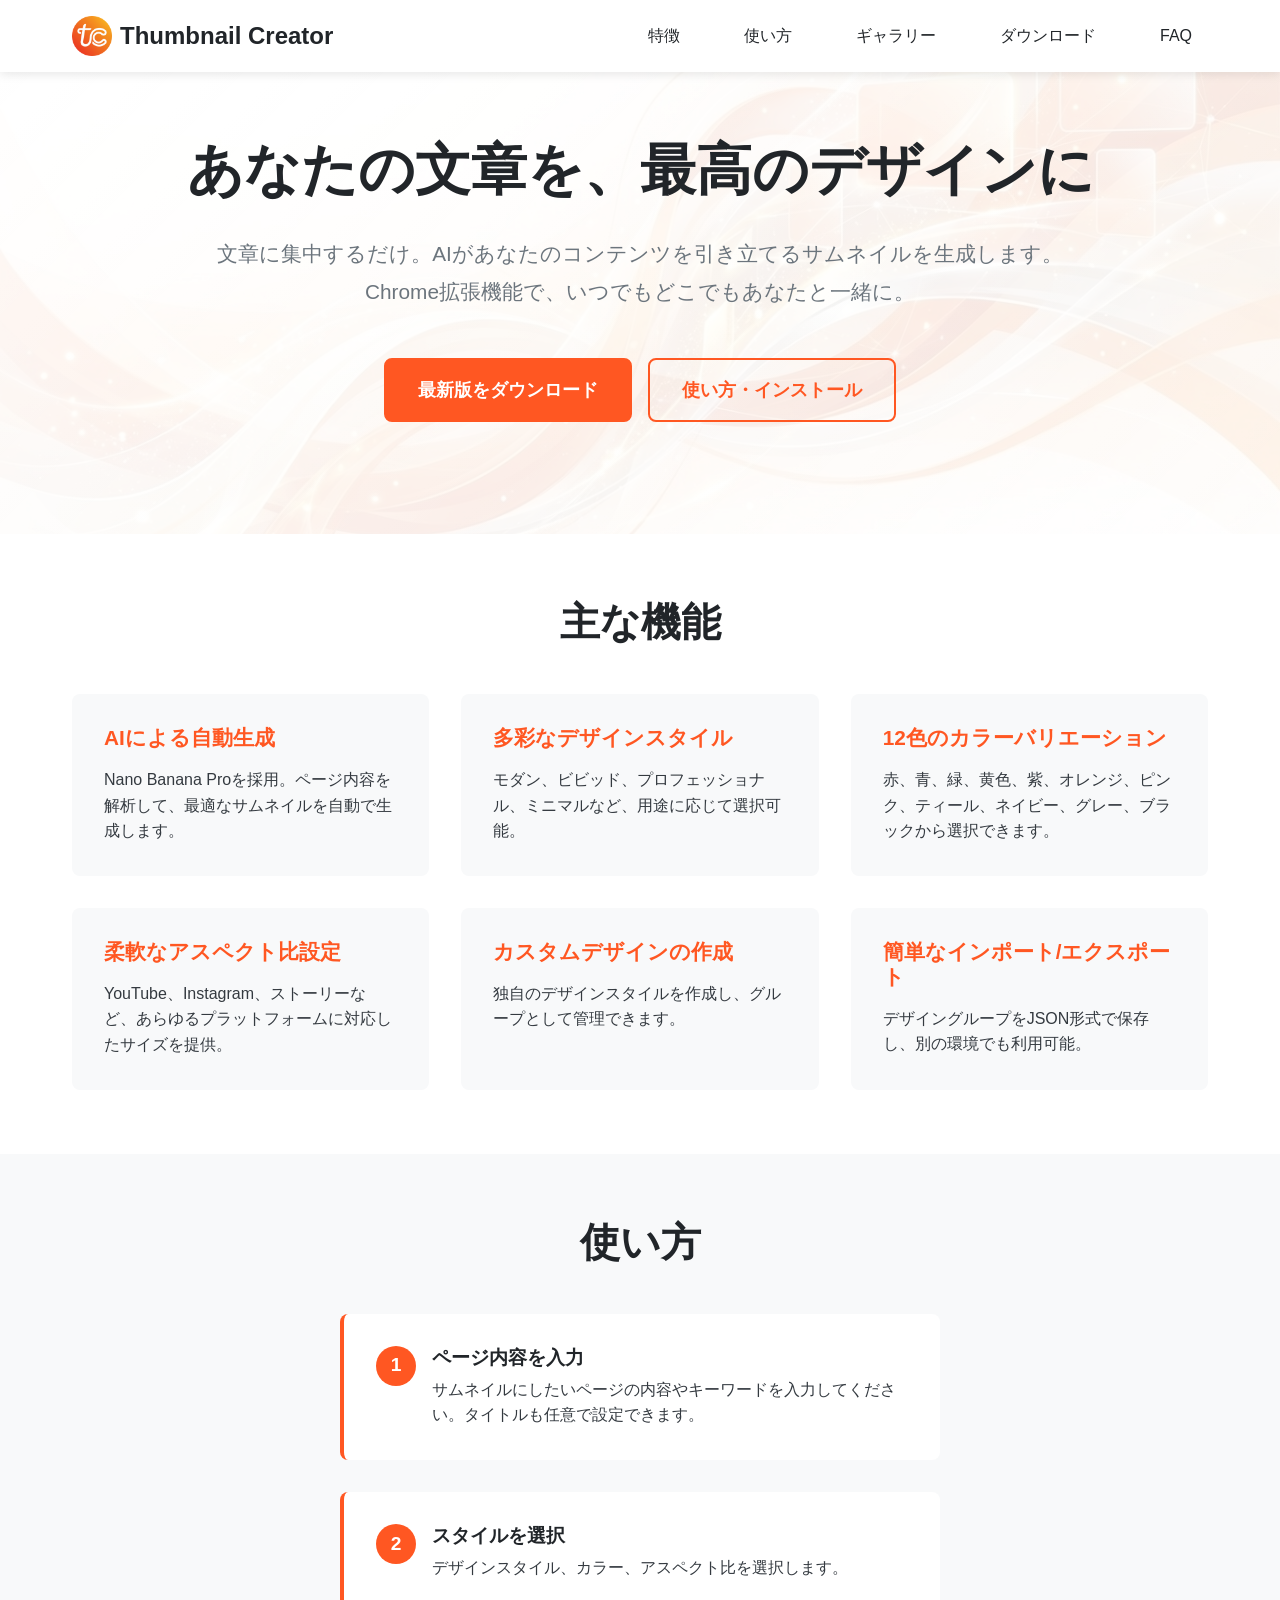
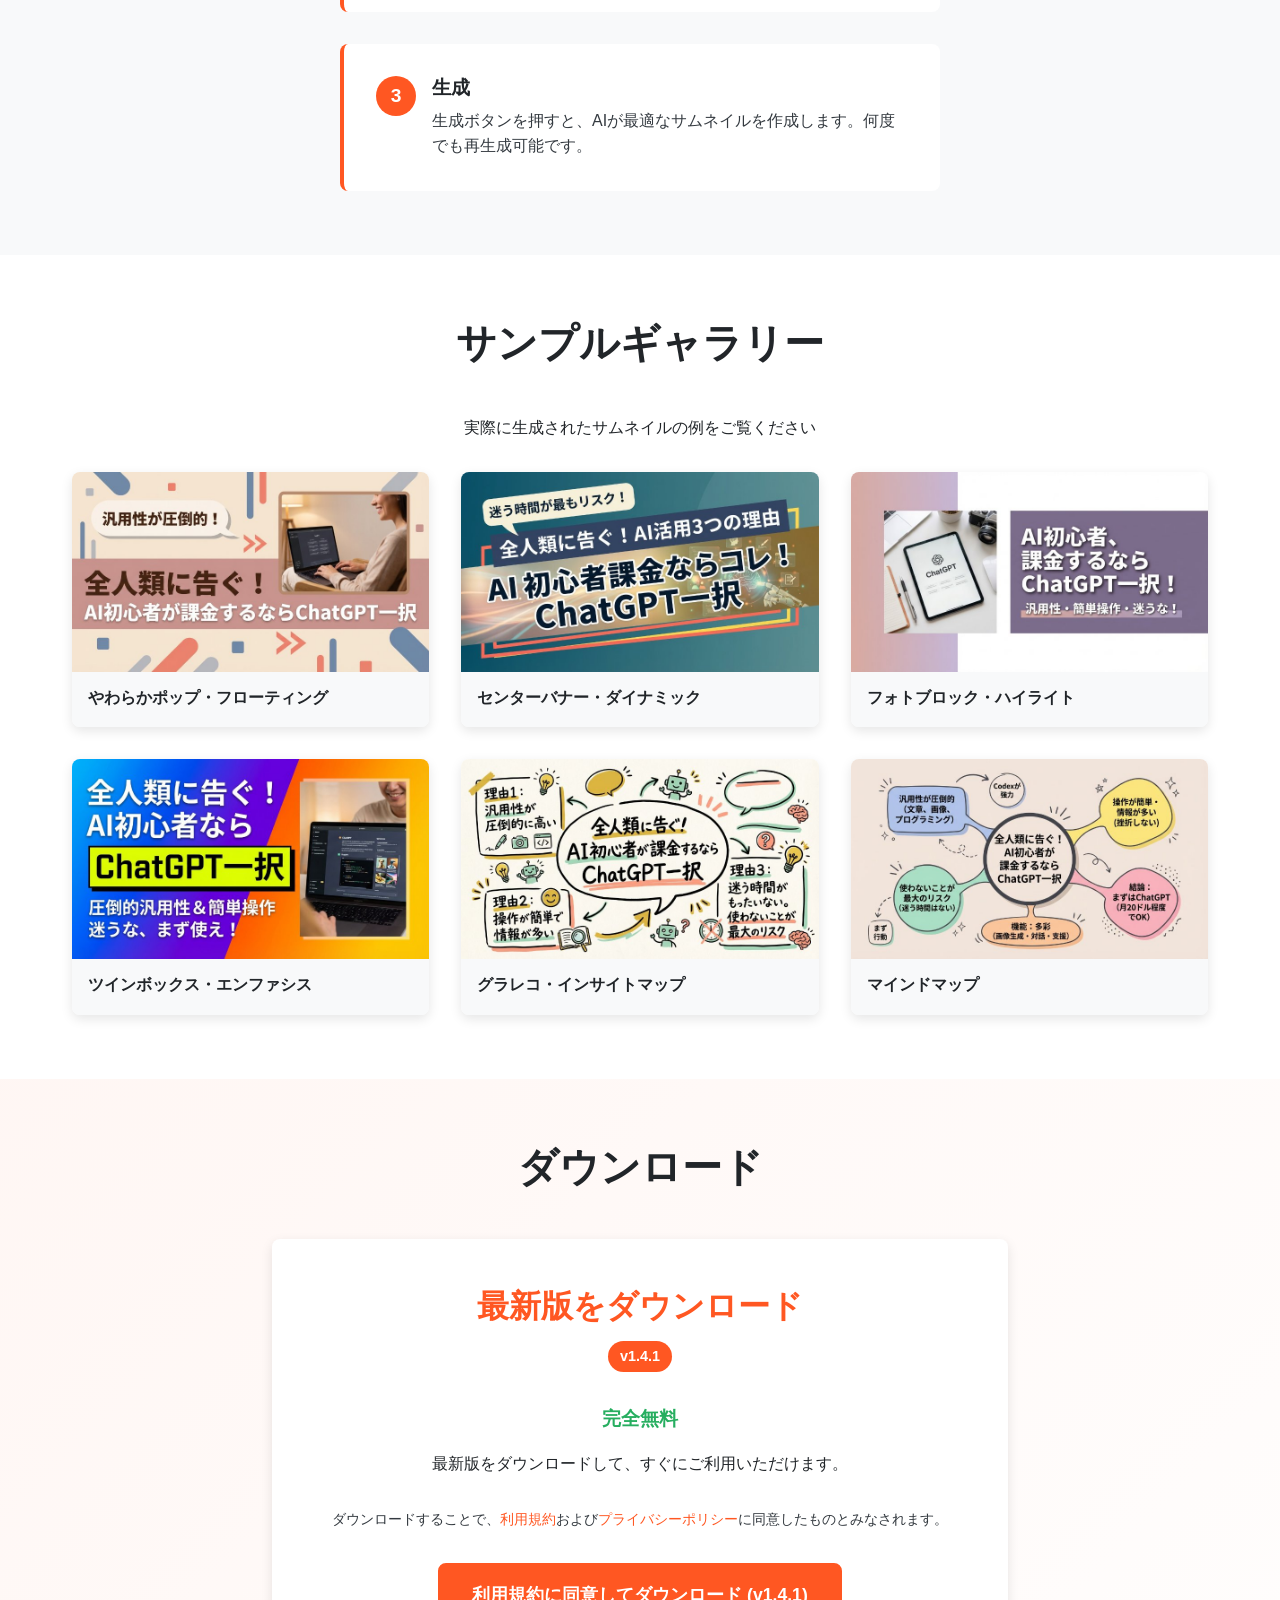
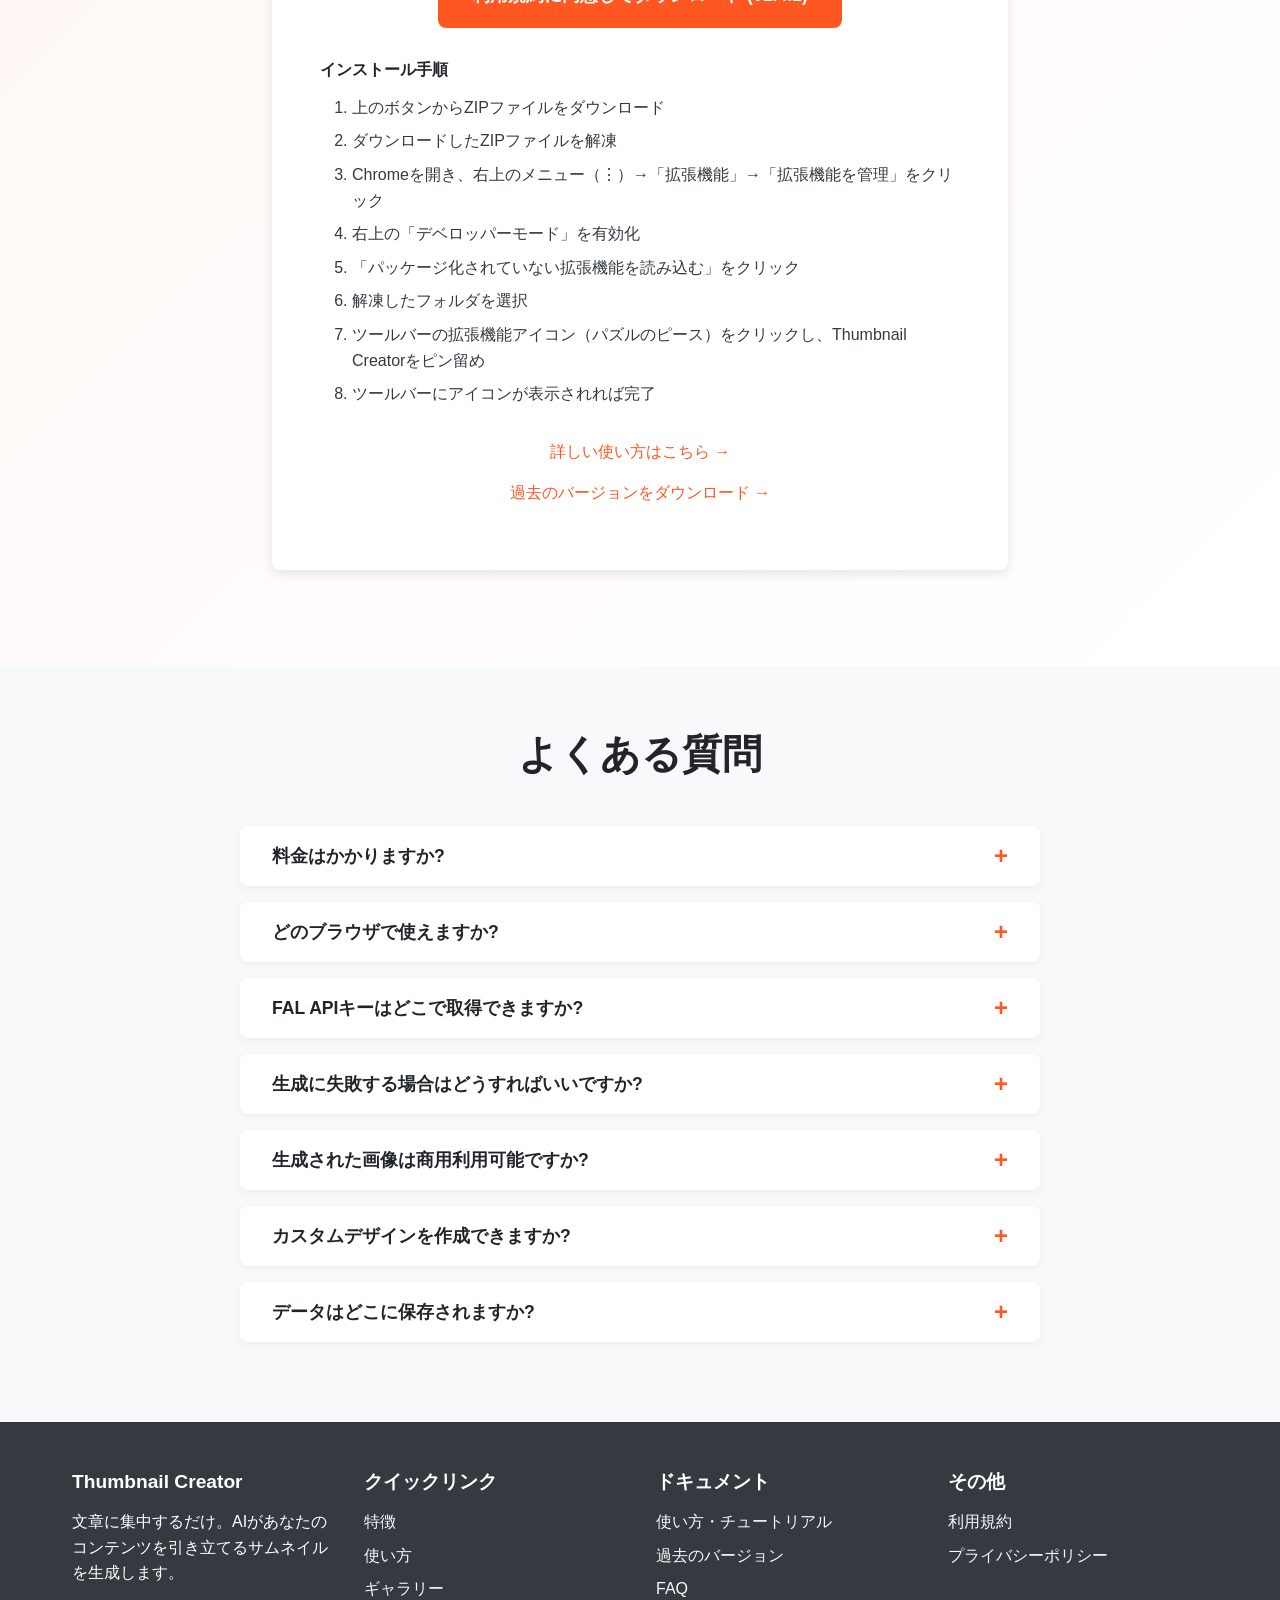
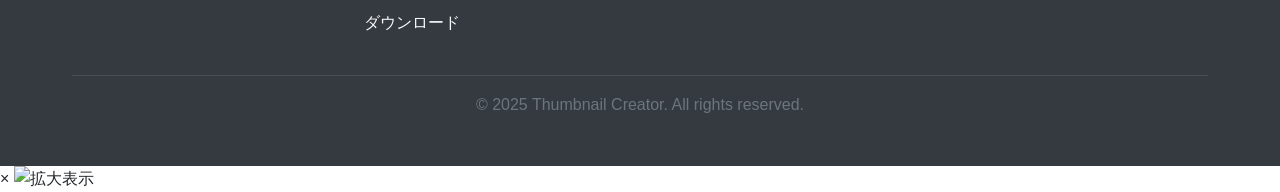
==== commit 43167cd0: "表記をを「参考画像」から「サンプル画像」に統一しました。" ====
--- a/index.html
+++ b/index.html
@@ -51,9 +51,9 @@
     "applicationCategory": "BrowserExtension",
     "operatingSystem": "Chrome",
     "url": "https://thumbnail-creator.kei31.com/",
-    "downloadUrl": "https://thumbnail-creator.kei31.com/downloads/thumbnail_creator_v1_4_0.zip",
-    "softwareVersion": "1.4.0",
-    "releaseNotes": "カスタムデザインに「image-to-imageで使用する」チェックボックスを追加。チェックON時のみサンプル画像をAPIに送信。デフォルトテンプレートの4コママンガでimage-to-image機能を有効化。エクスポート/インポート時にuseImageToImageフラグをJSON保存・復元。",
+    "downloadUrl": "https://thumbnail-creator.kei31.com/downloads/thumbnail_creator_v1_4_1.zip",
+    "softwareVersion": "1.4.1",
+    "releaseNotes": "デザインテンプレート編集画面のラベルを「参考画像」から「サンプル画像」に統一。",
     "datePublished": "2025-01-01",
     "dateModified": "2025-11-30",
     "offers": {
@@ -257,7 +257,7 @@
 
       <div class="download-card">
         <h3>最新版をダウンロード</h3>
-        <span class="version-badge">v1.4.0</span>
+        <span class="version-badge">v1.4.1</span>
         <p class="free-badge" style="font-size: 1.2rem; font-weight: bold; color: #27ae60; margin: var(--spacing-sm) 0;">完全無料</p>
         <p>最新版をダウンロードして、すぐにご利用いただけます。</p>
 
@@ -265,8 +265,8 @@
           ダウンロードすることで、<a href="terms.html" target="_blank">利用規約</a>および<a href="privacy.html" target="_blank">プライバシーポリシー</a>に同意したものとみなされます。
         </p>
 
-        <a href="downloads/thumbnail_creator_v1_4_0.zip" class="btn btn-primary" download>
-          利用規約に同意してダウンロード (v1.4.0)
+        <a href="downloads/thumbnail_creator_v1_4_1.zip" class="btn btn-primary" download>
+          利用規約に同意してダウンロード (v1.4.1)
         </a>
 
         <div class="download-instructions">
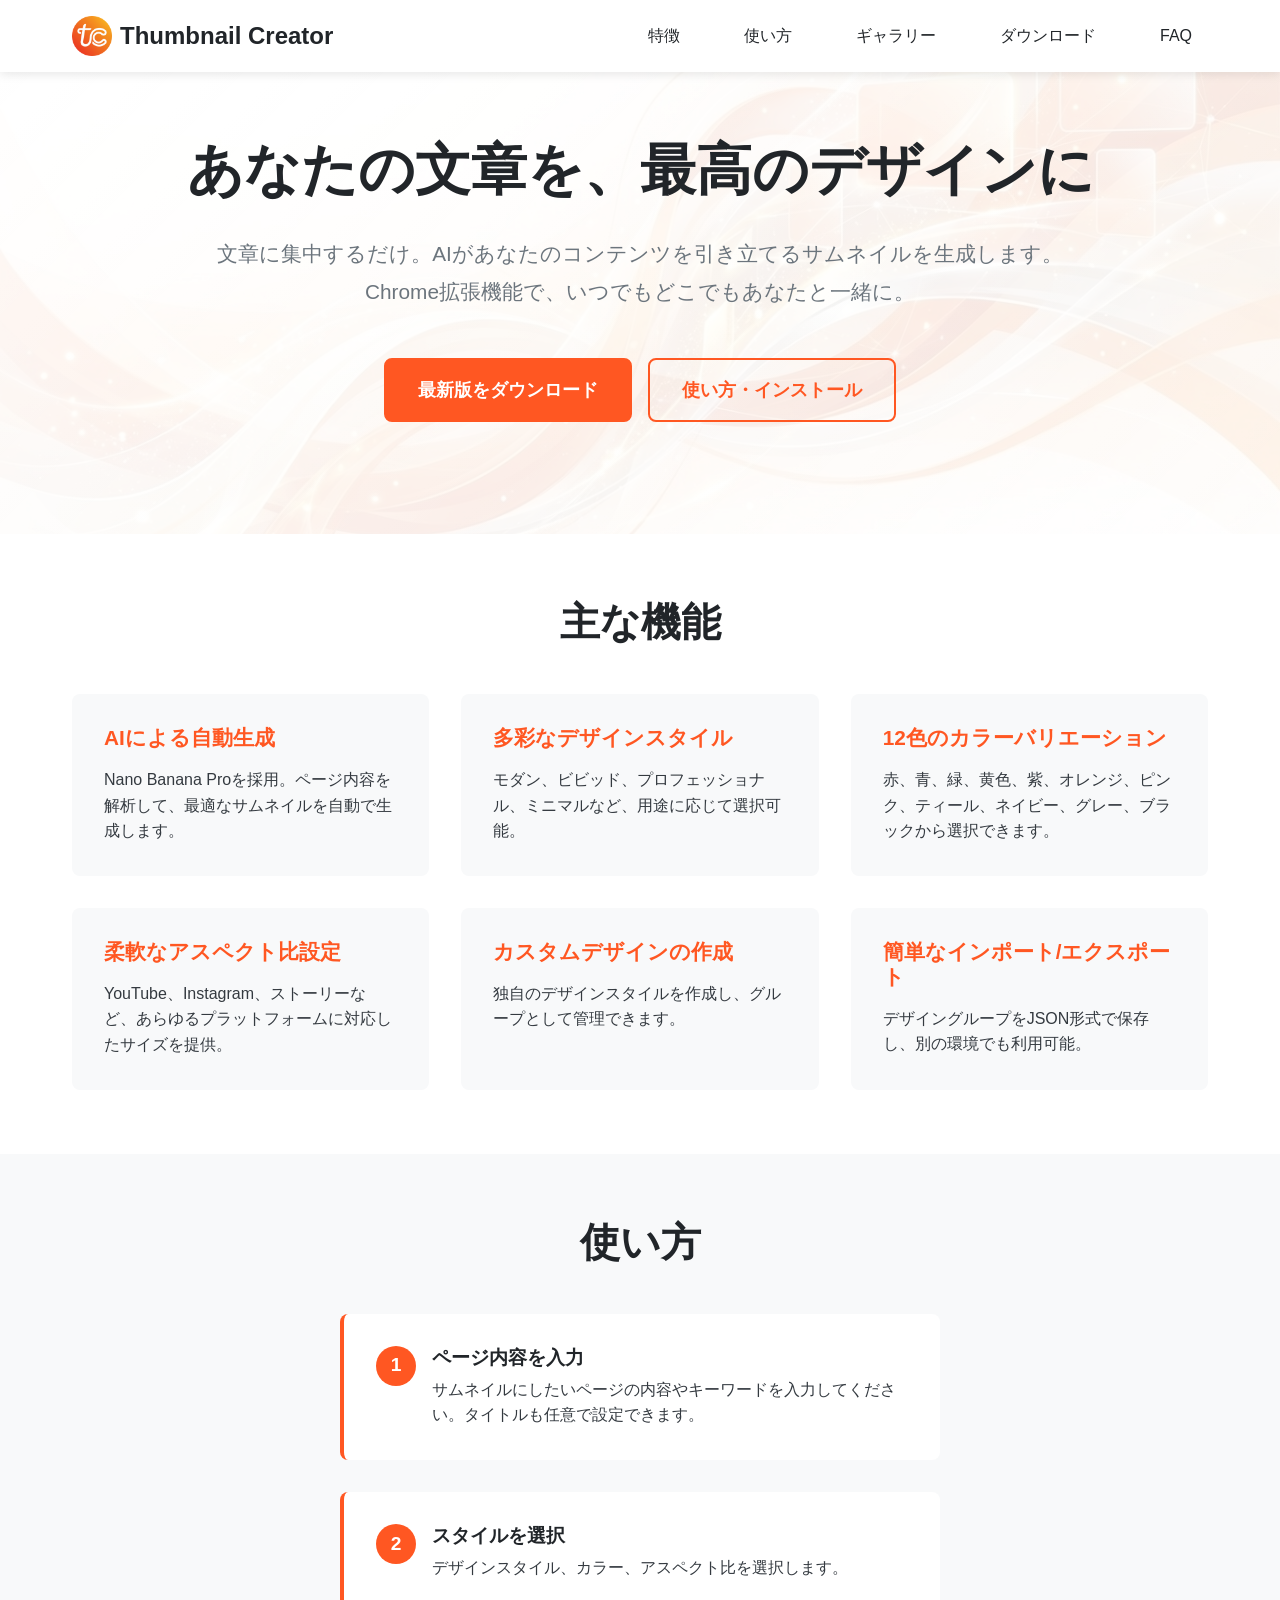
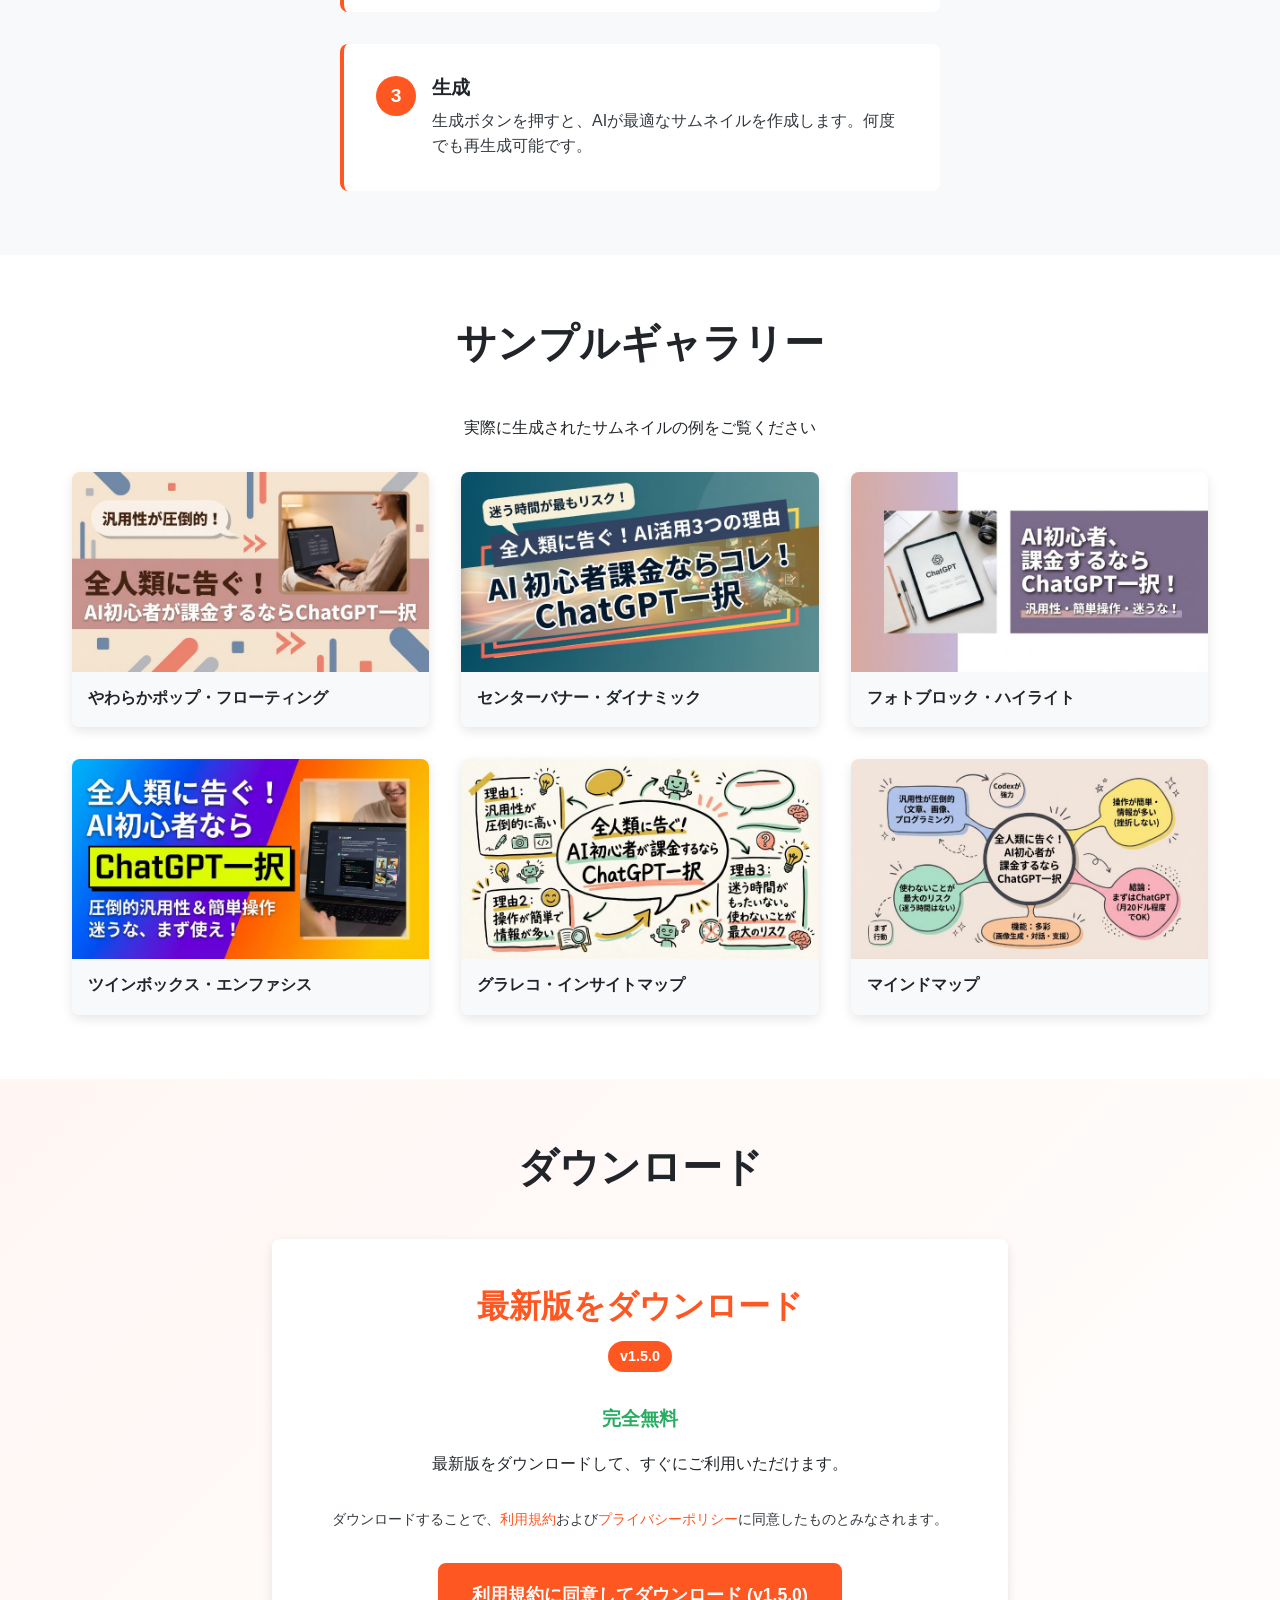
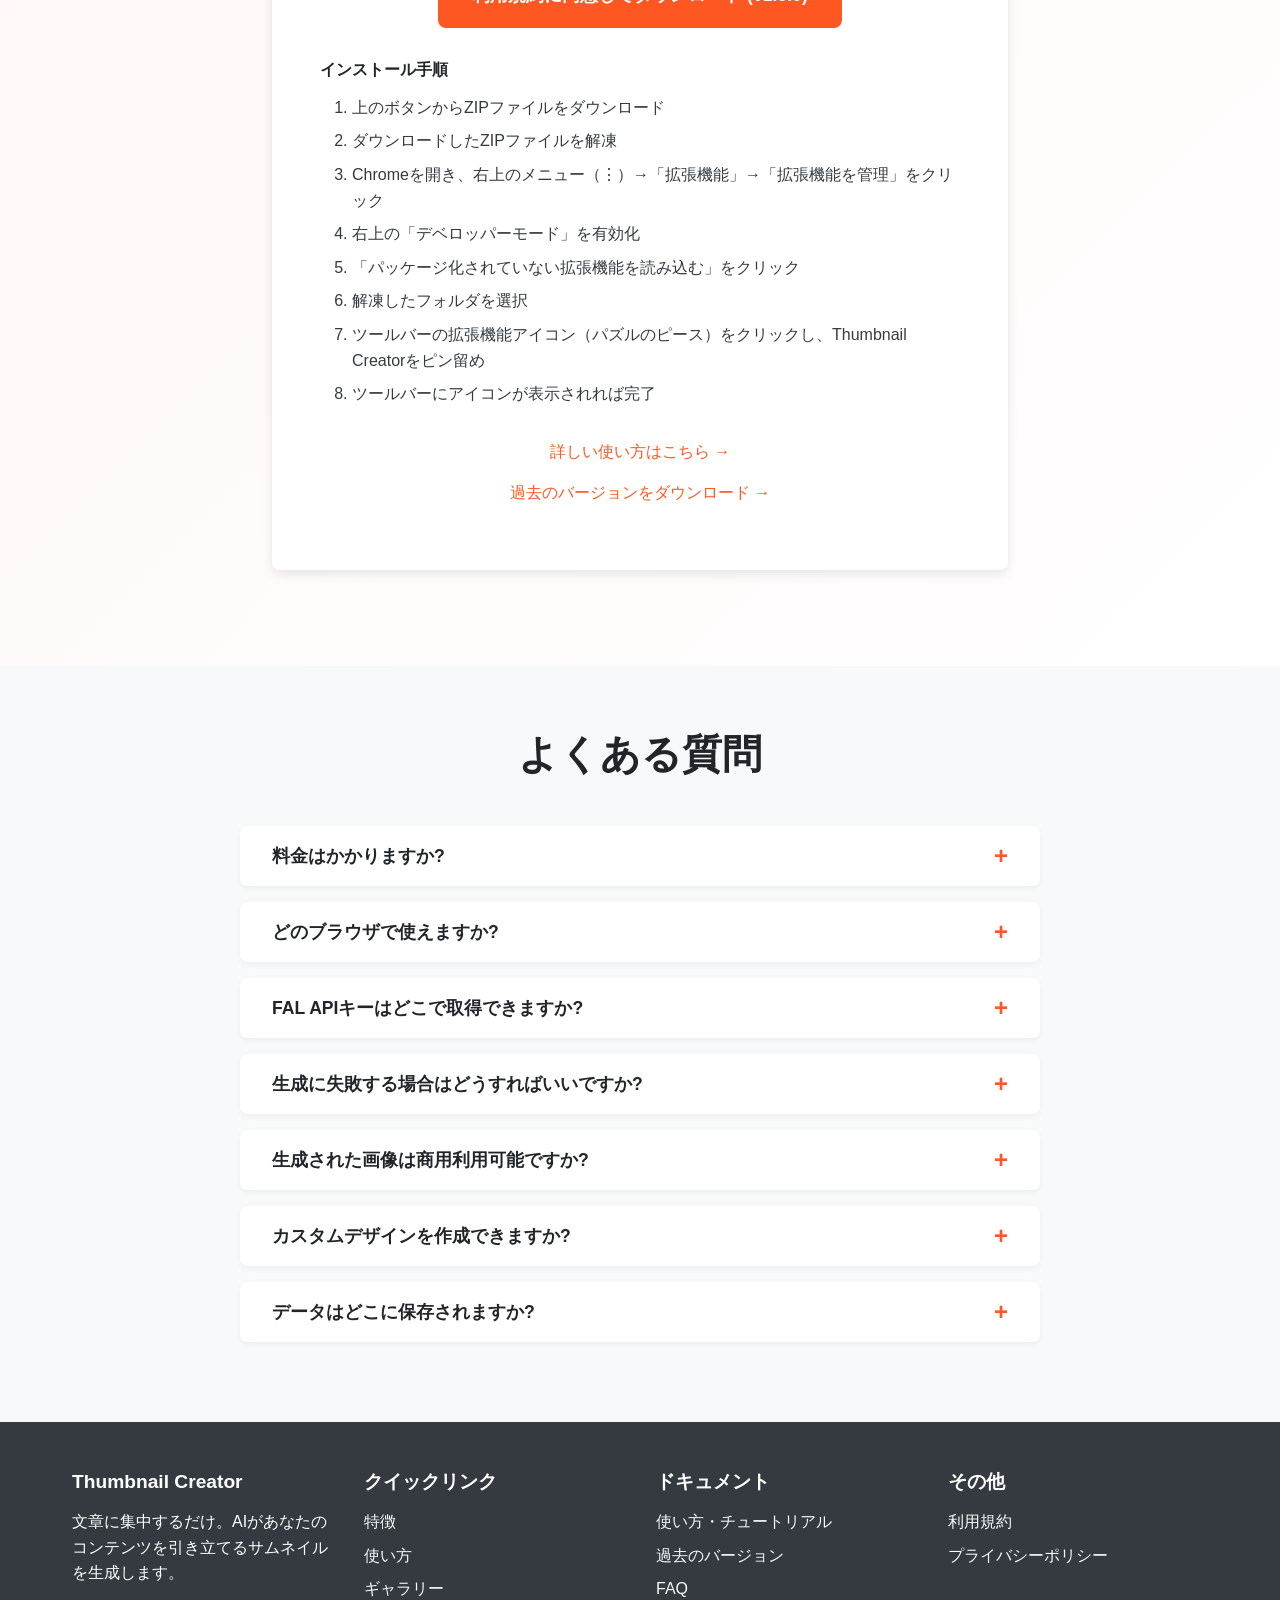
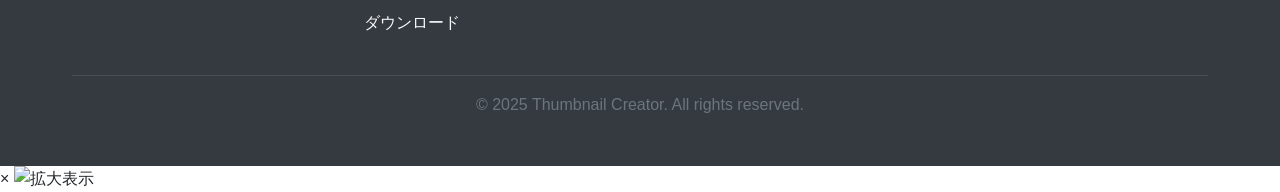
==== commit ce50a5eb: "マイナーアップデート" ====
--- a/index.html
+++ b/index.html
@@ -51,11 +51,11 @@
     "applicationCategory": "BrowserExtension",
     "operatingSystem": "Chrome",
     "url": "https://thumbnail-creator.kei31.com/",
-    "downloadUrl": "https://thumbnail-creator.kei31.com/downloads/thumbnail_creator_v1_4_1.zip",
-    "softwareVersion": "1.4.1",
-    "releaseNotes": "デザインテンプレート編集画面のラベルを「参考画像」から「サンプル画像」に統一。",
+    "downloadUrl": "https://thumbnail-creator.kei31.com/downloads/thumbnail_creator_v1_5_0.zip",
+    "softwareVersion": "1.5.0",
+    "releaseNotes": "ストレージ使用量表示機能を追加。インポート時の画像リサイズを600x600px、品質75%に変更し、テンプレートサイズを約50〜60%削減。使用率70%以上でオレンジ、90%以上で赤色警告表示。",
     "datePublished": "2025-01-01",
-    "dateModified": "2025-11-30",
+    "dateModified": "2025-12-10",
     "offers": {
       "@type": "Offer",
       "price": "0",
@@ -257,7 +257,7 @@
 
       <div class="download-card">
         <h3>最新版をダウンロード</h3>
-        <span class="version-badge">v1.4.1</span>
+        <span class="version-badge">v1.5.0</span>
         <p class="free-badge" style="font-size: 1.2rem; font-weight: bold; color: #27ae60; margin: var(--spacing-sm) 0;">完全無料</p>
         <p>最新版をダウンロードして、すぐにご利用いただけます。</p>
 
@@ -265,8 +265,8 @@
           ダウンロードすることで、<a href="terms.html" target="_blank">利用規約</a>および<a href="privacy.html" target="_blank">プライバシーポリシー</a>に同意したものとみなされます。
         </p>
 
-        <a href="downloads/thumbnail_creator_v1_4_1.zip" class="btn btn-primary" download>
-          利用規約に同意してダウンロード (v1.4.1)
+        <a href="downloads/thumbnail_creator_v1_5_0.zip" class="btn btn-primary" download>
+          利用規約に同意してダウンロード (v1.5.0)
         </a>
 
         <div class="download-instructions">
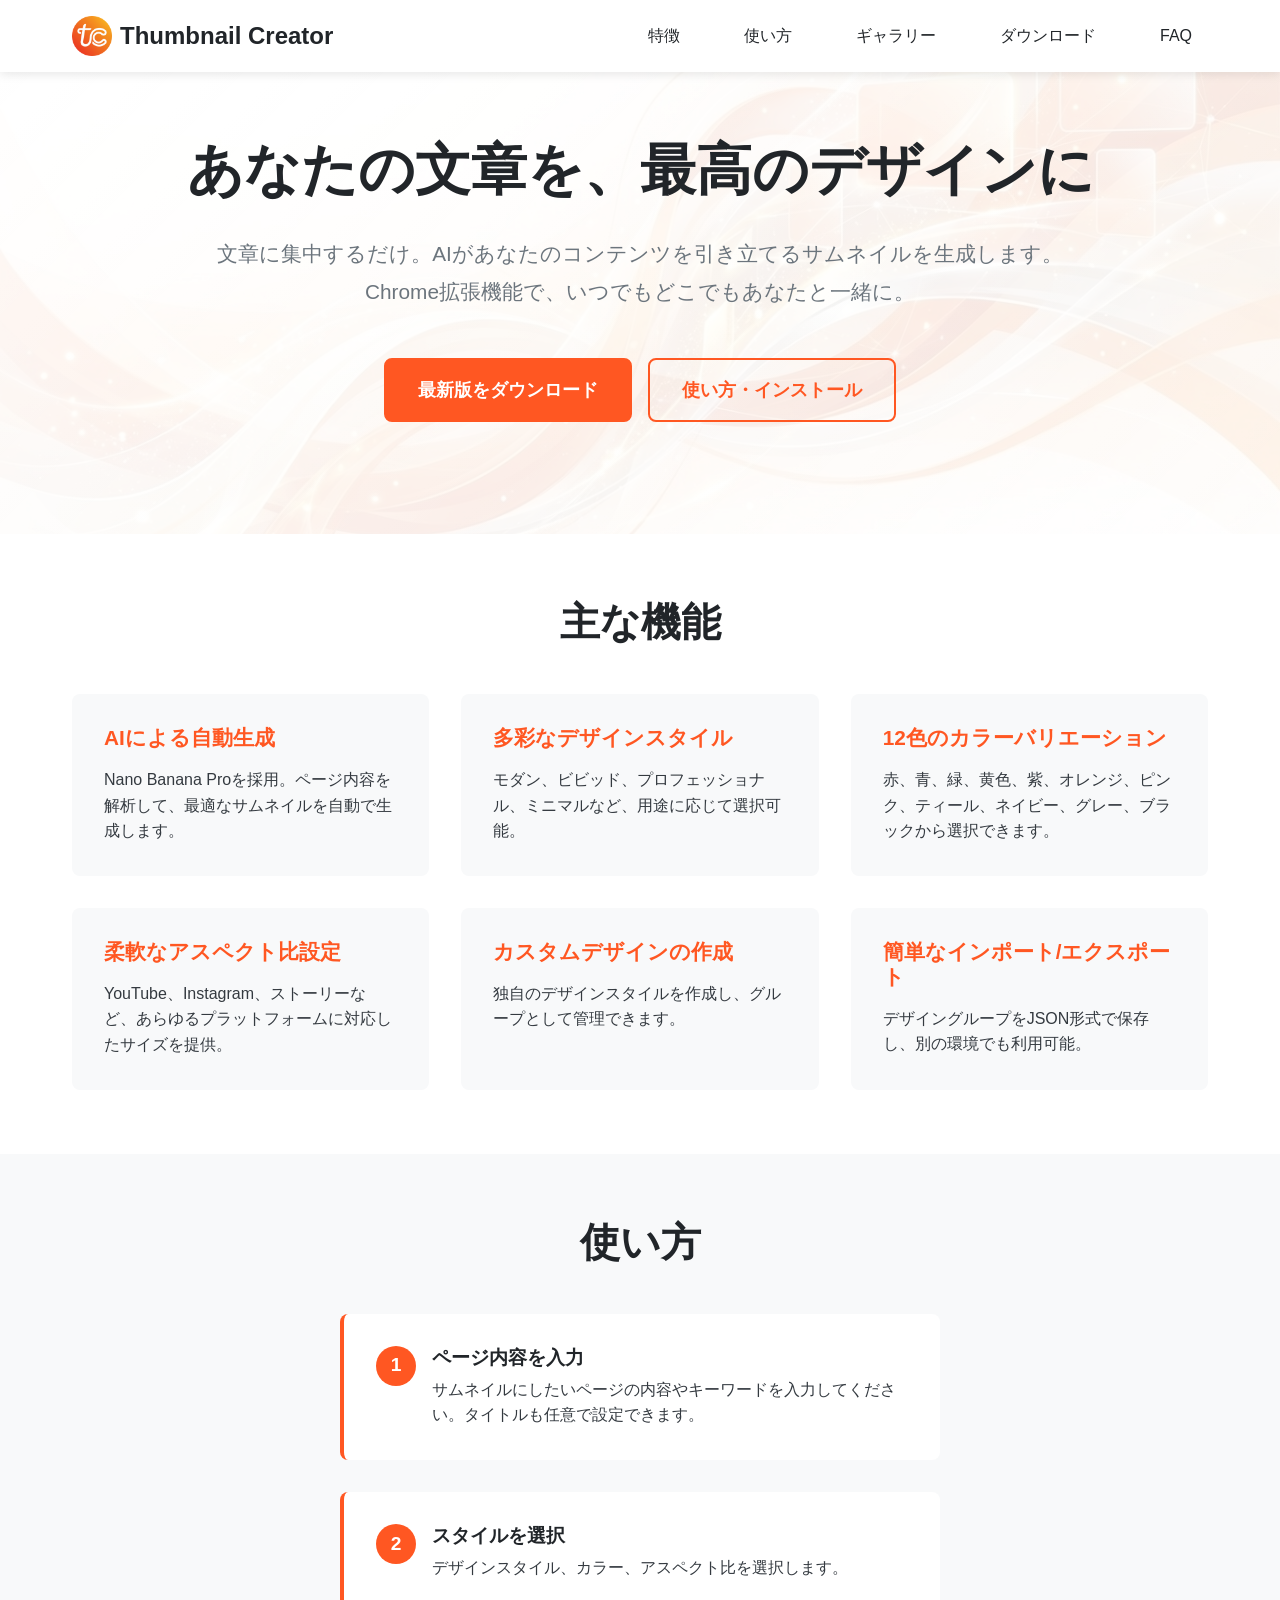
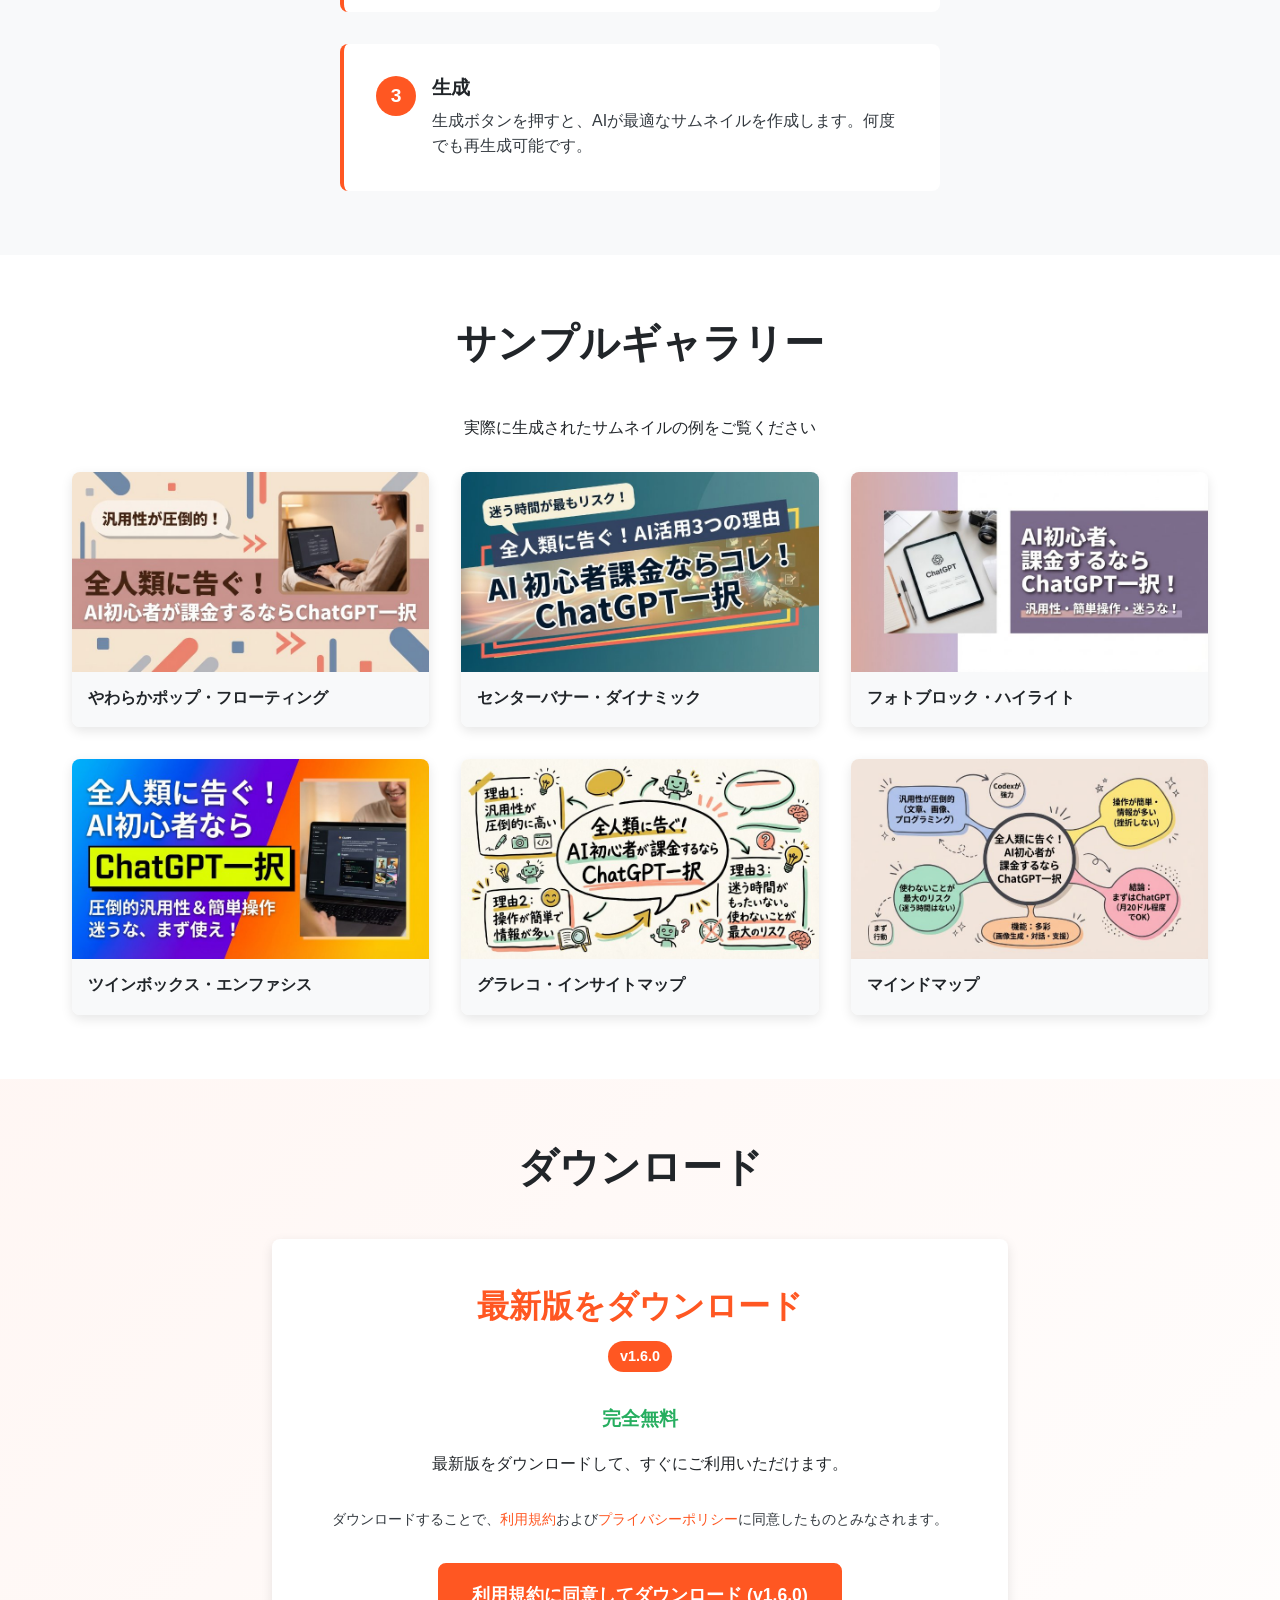
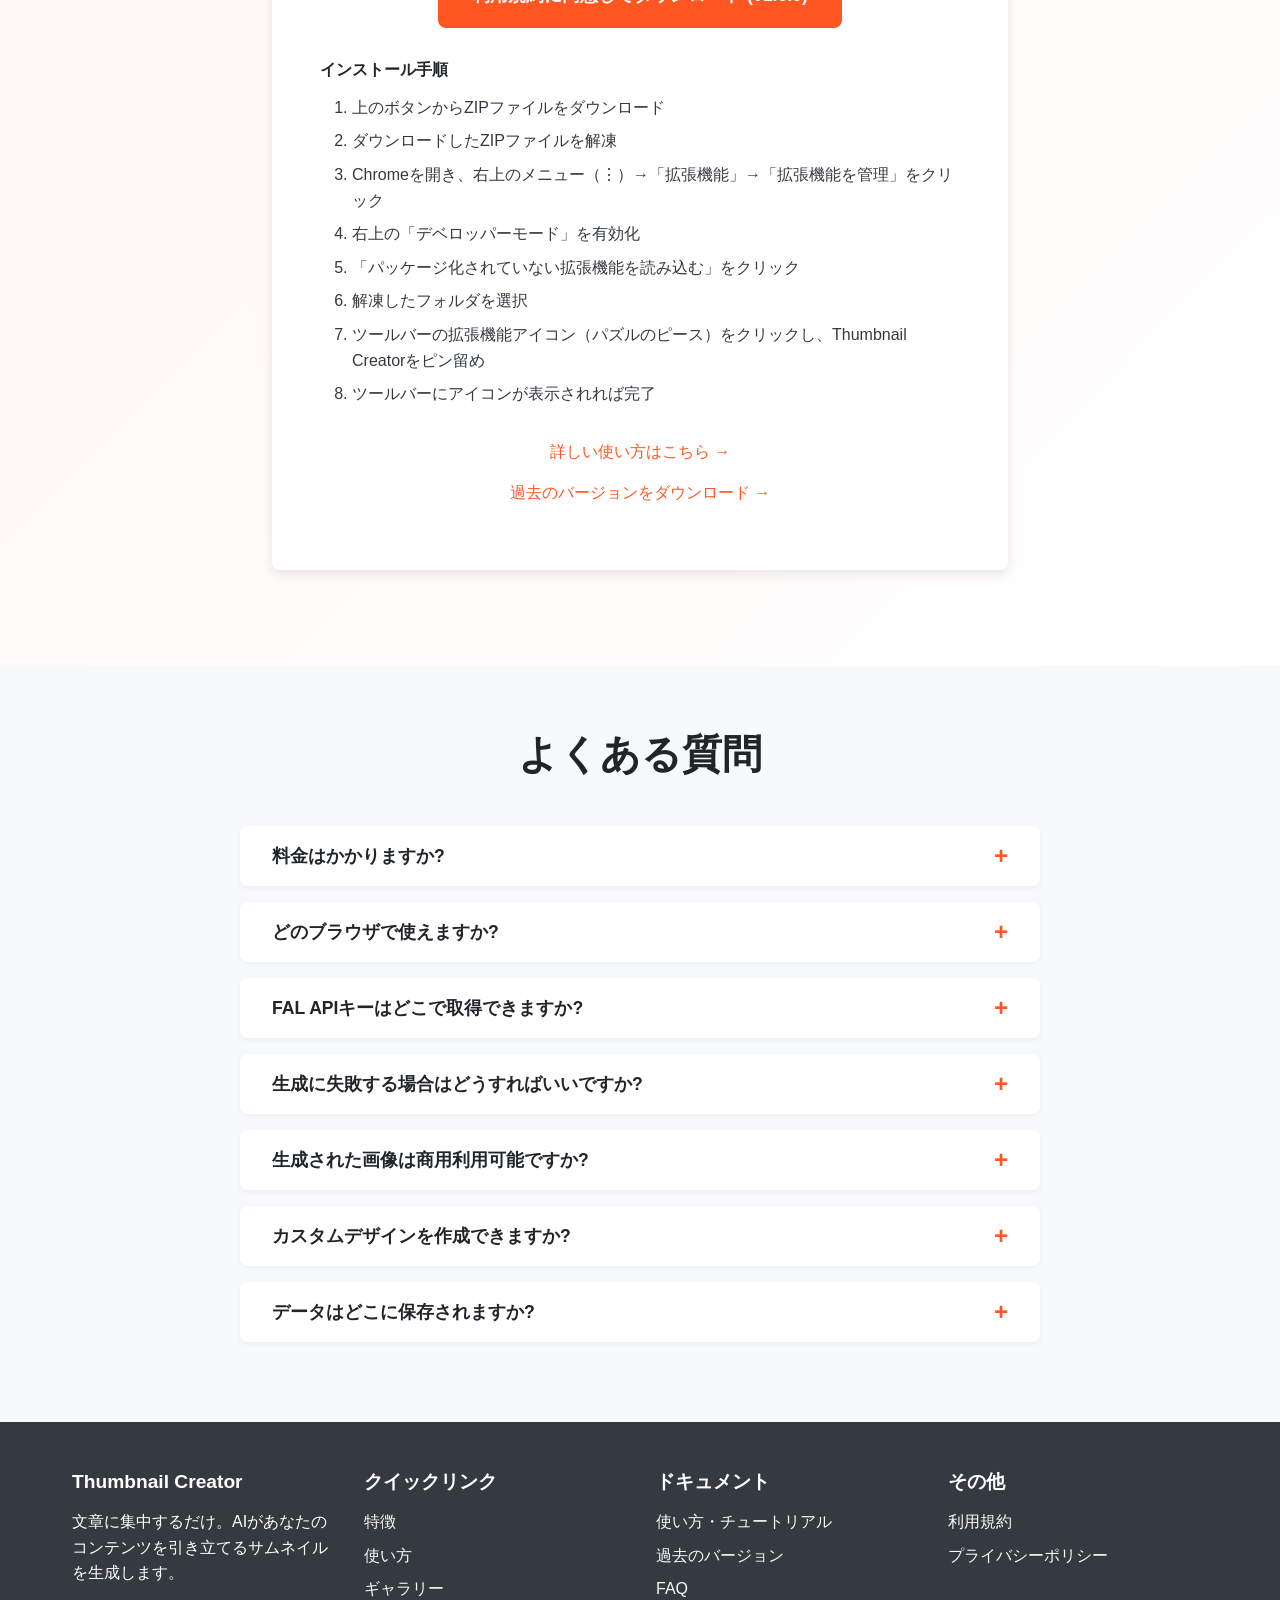
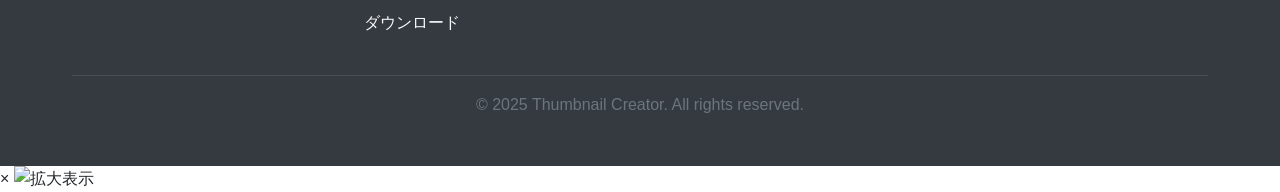
==== commit c3ecd261: "マイナーバージョンアップ" ====
--- a/index.html
+++ b/index.html
@@ -51,9 +51,9 @@
     "applicationCategory": "BrowserExtension",
     "operatingSystem": "Chrome",
     "url": "https://thumbnail-creator.kei31.com/",
-    "downloadUrl": "https://thumbnail-creator.kei31.com/downloads/thumbnail_creator_v1_5_0.zip",
-    "softwareVersion": "1.5.0",
-    "releaseNotes": "ストレージ使用量表示機能を追加。インポート時の画像リサイズを600x600px、品質75%に変更し、テンプレートサイズを約50〜60%削減。使用率70%以上でオレンジ、90%以上で赤色警告表示。",
+    "downloadUrl": "https://thumbnail-creator.kei31.com/downloads/thumbnail_creator_v1_6_0.zip",
+    "softwareVersion": "1.6.0",
+    "releaseNotes": "WebP形式への自動変換により、JPEG比30-50%のファイルサイズ削減を実現。既存テンプレートの自動最適化機能を追加。テンプレート画像を500x500pxに統一し、さらなるストレージ節約を実現。",
     "datePublished": "2025-01-01",
     "dateModified": "2025-12-10",
     "offers": {
@@ -257,7 +257,7 @@
 
       <div class="download-card">
         <h3>最新版をダウンロード</h3>
-        <span class="version-badge">v1.5.0</span>
+        <span class="version-badge">v1.6.0</span>
         <p class="free-badge" style="font-size: 1.2rem; font-weight: bold; color: #27ae60; margin: var(--spacing-sm) 0;">完全無料</p>
         <p>最新版をダウンロードして、すぐにご利用いただけます。</p>
 
@@ -265,8 +265,8 @@
           ダウンロードすることで、<a href="terms.html" target="_blank">利用規約</a>および<a href="privacy.html" target="_blank">プライバシーポリシー</a>に同意したものとみなされます。
         </p>
 
-        <a href="downloads/thumbnail_creator_v1_5_0.zip" class="btn btn-primary" download>
-          利用規約に同意してダウンロード (v1.5.0)
+        <a href="downloads/thumbnail_creator_v1_6_0.zip" class="btn btn-primary" download>
+          利用規約に同意してダウンロード (v1.6.0)
         </a>
 
         <div class="download-instructions">
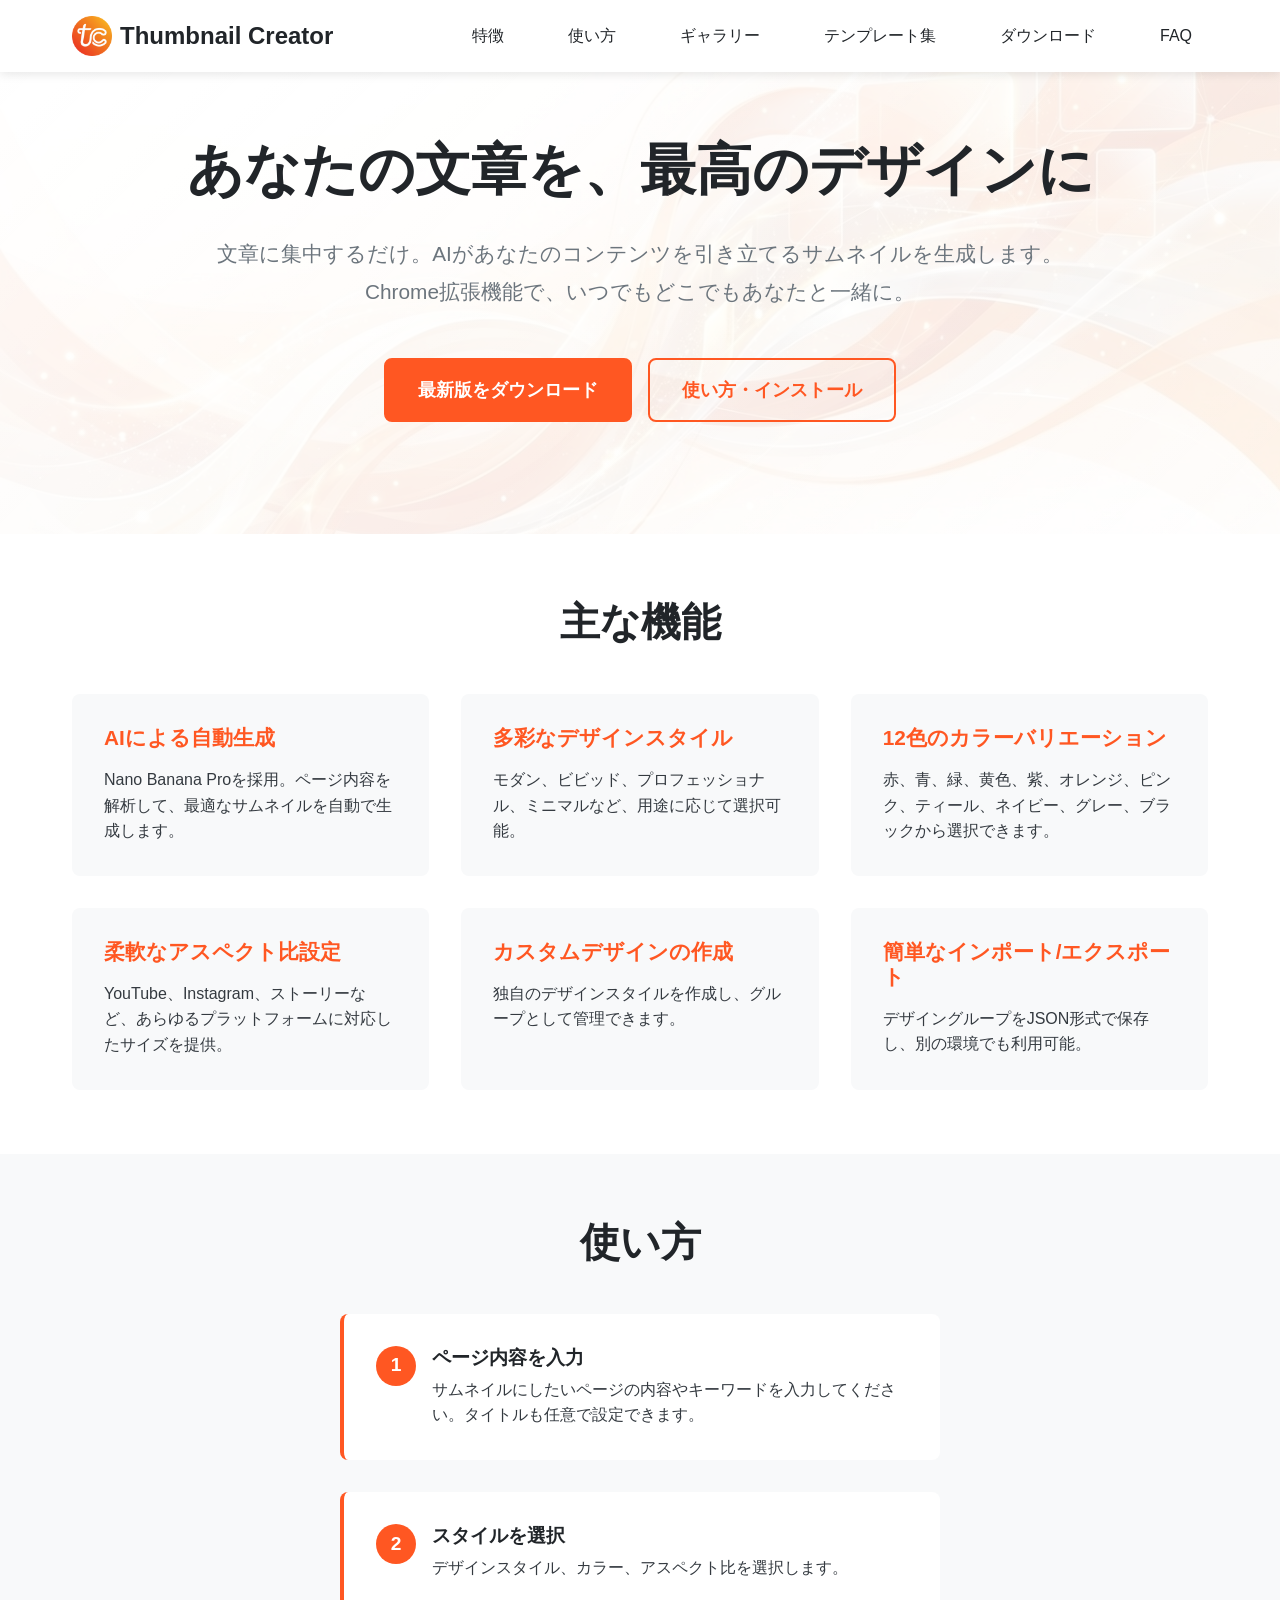
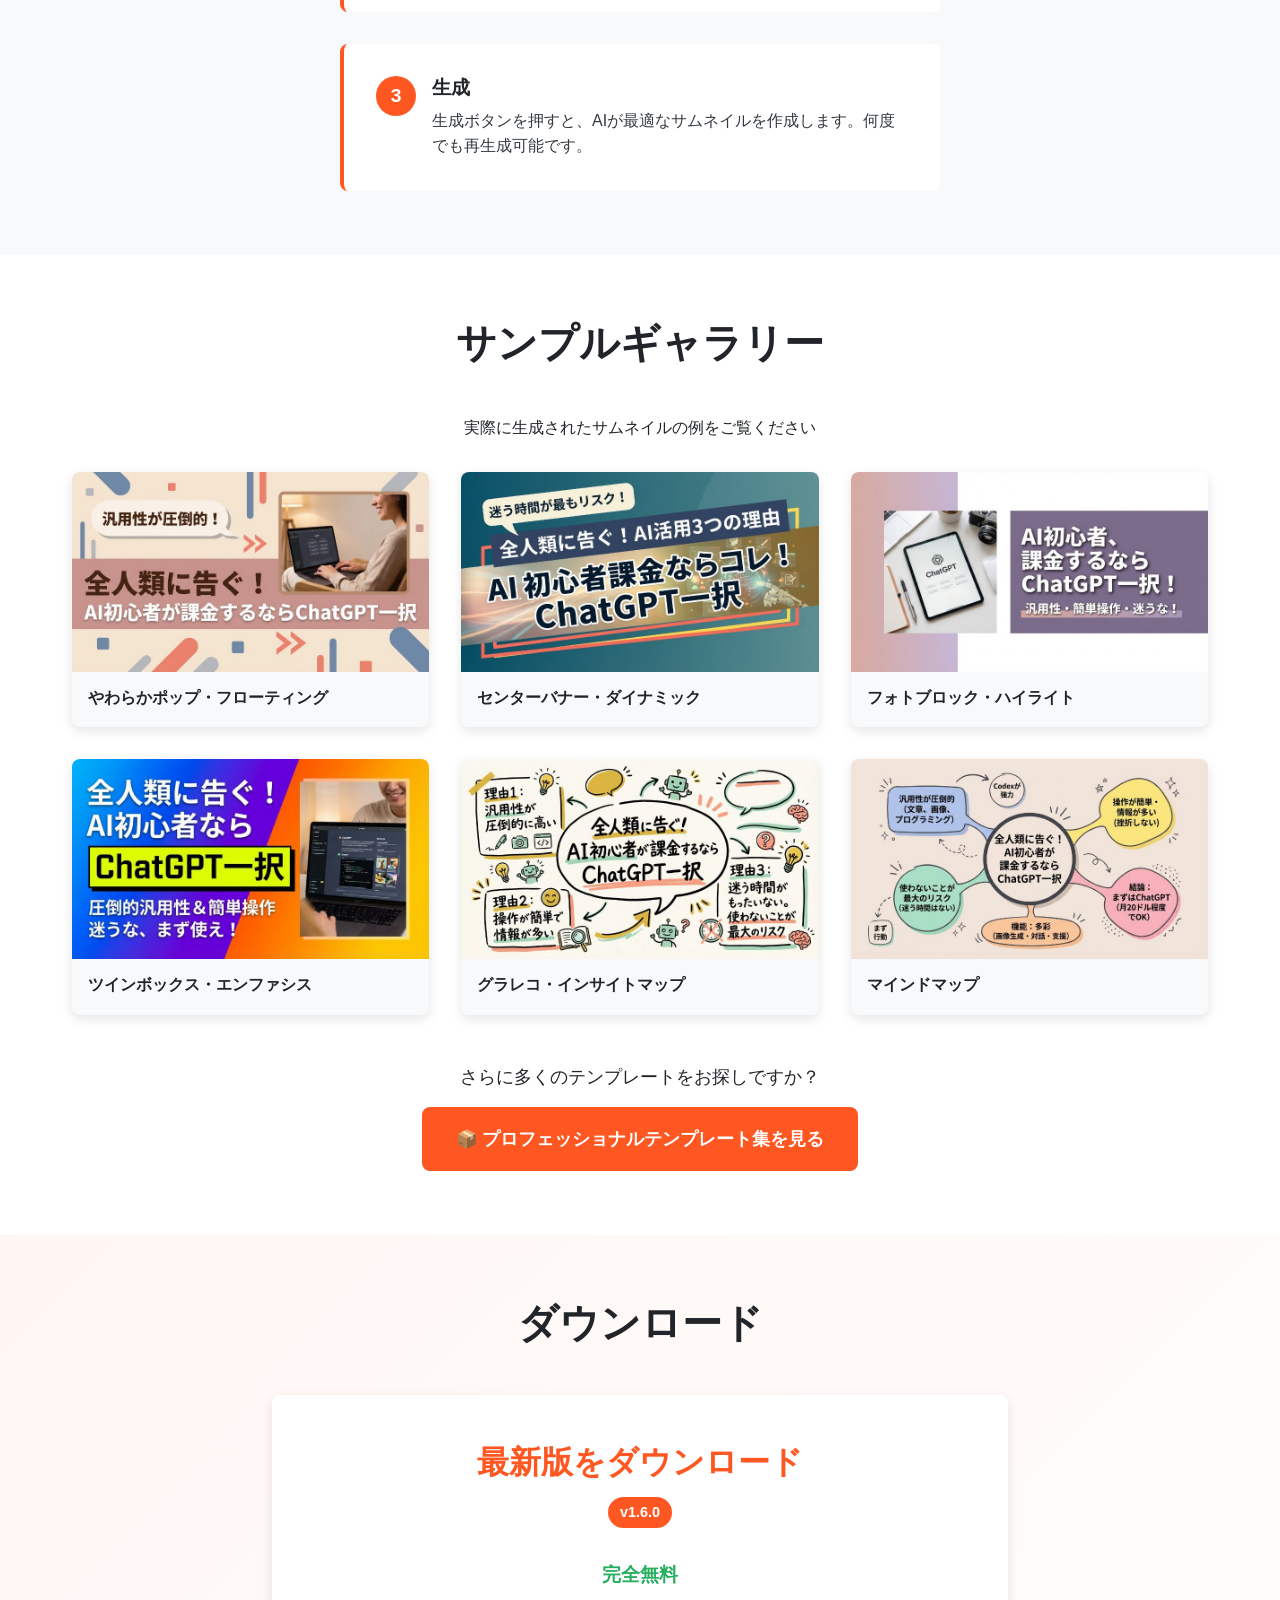
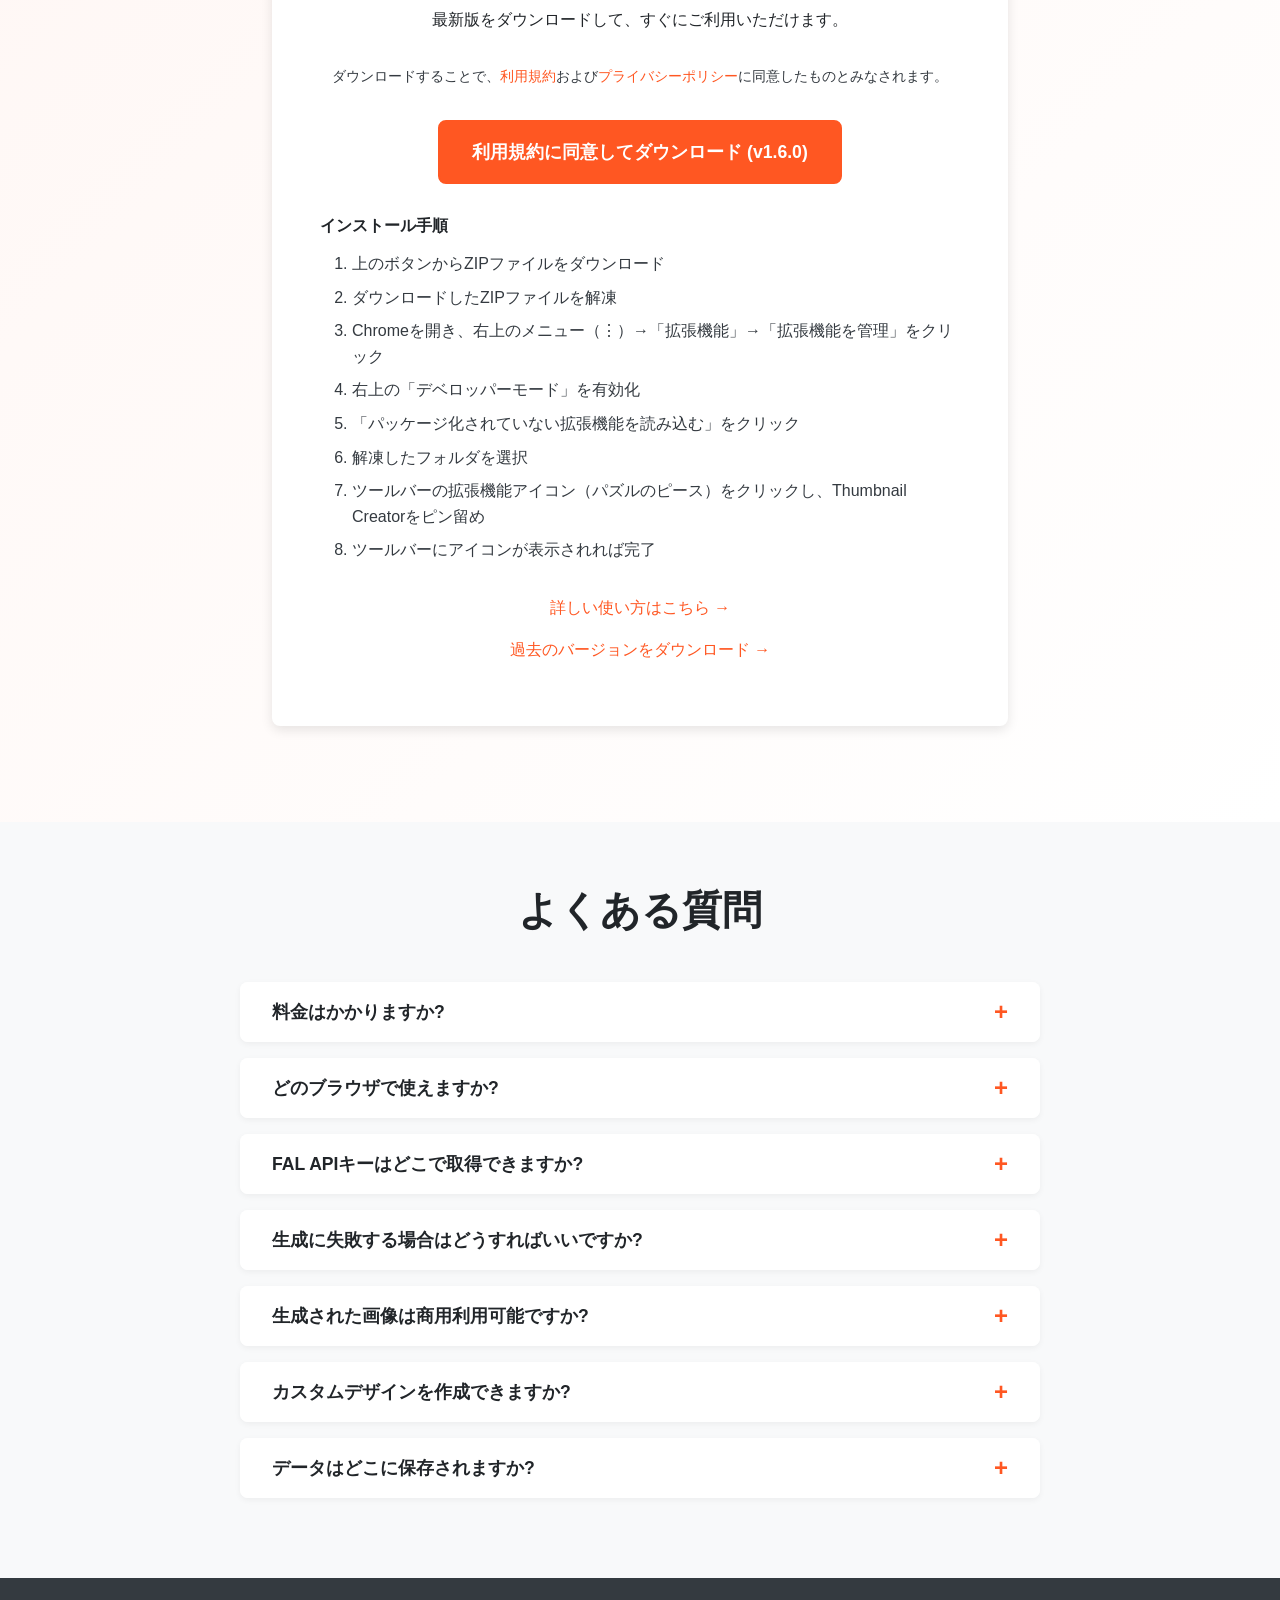
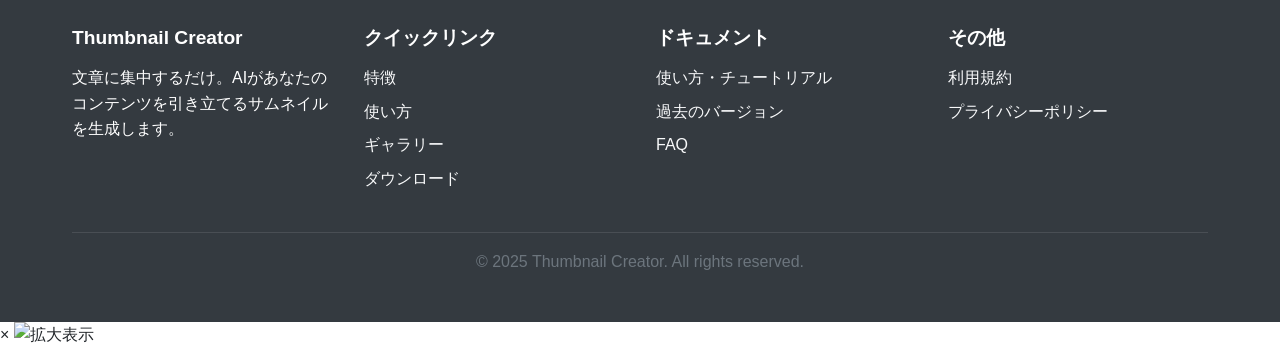
==== commit 5e570cfc: "webページを更新　テンプレートへのリンクを追加、ファビコンをGoogle検索対応に変更" ====
--- a/index.html
+++ b/index.html
@@ -98,7 +98,15 @@
   </script>
 
   <title>Thumbnail Creator - あなたの文章を、最高のデザインに</title>
-  <link rel="icon" type="image/png" href="images/logo.png">
+
+  <!-- Favicon - Google Search Compatible -->
+  <link rel="icon" type="image/x-icon" href="/favicon.ico">
+  <link rel="icon" type="image/png" sizes="16x16" href="/images/favicon-16x16.png">
+  <link rel="icon" type="image/png" sizes="32x32" href="/images/favicon-32x32.png">
+  <link rel="icon" type="image/png" sizes="192x192" href="/images/favicon-192x192.png">
+  <link rel="apple-touch-icon" sizes="180x180" href="/images/logo.png">
+  <link rel="shortcut icon" href="/favicon.ico">
+
   <link rel="stylesheet" href="css/style.css">
 </head>
 <body>
@@ -117,6 +125,7 @@
           <li><a href="#features">特徴</a></li>
           <li><a href="#how-to-use">使い方</a></li>
           <li><a href="#gallery">ギャラリー</a></li>
+          <li><a href="templates.html">テンプレート集</a></li>
           <li><a href="#download">ダウンロード</a></li>
           <li><a href="#faq">FAQ</a></li>
         </ul>
@@ -246,6 +255,13 @@
             <h4>マインドマップ</h4>
           </div>
         </div>
+      </div>
+
+      <div style="text-align: center; margin-top: 3rem;">
+        <p style="font-size: 1.1rem; margin-bottom: 1rem;">さらに多くのテンプレートをお探しですか？</p>
+        <a href="templates.html" class="btn btn-primary" style="font-size: 1.1rem; padding: 1rem 2rem;">
+          📦 プロフェッショナルテンプレート集を見る
+        </a>
       </div>
     </div>
   </section>
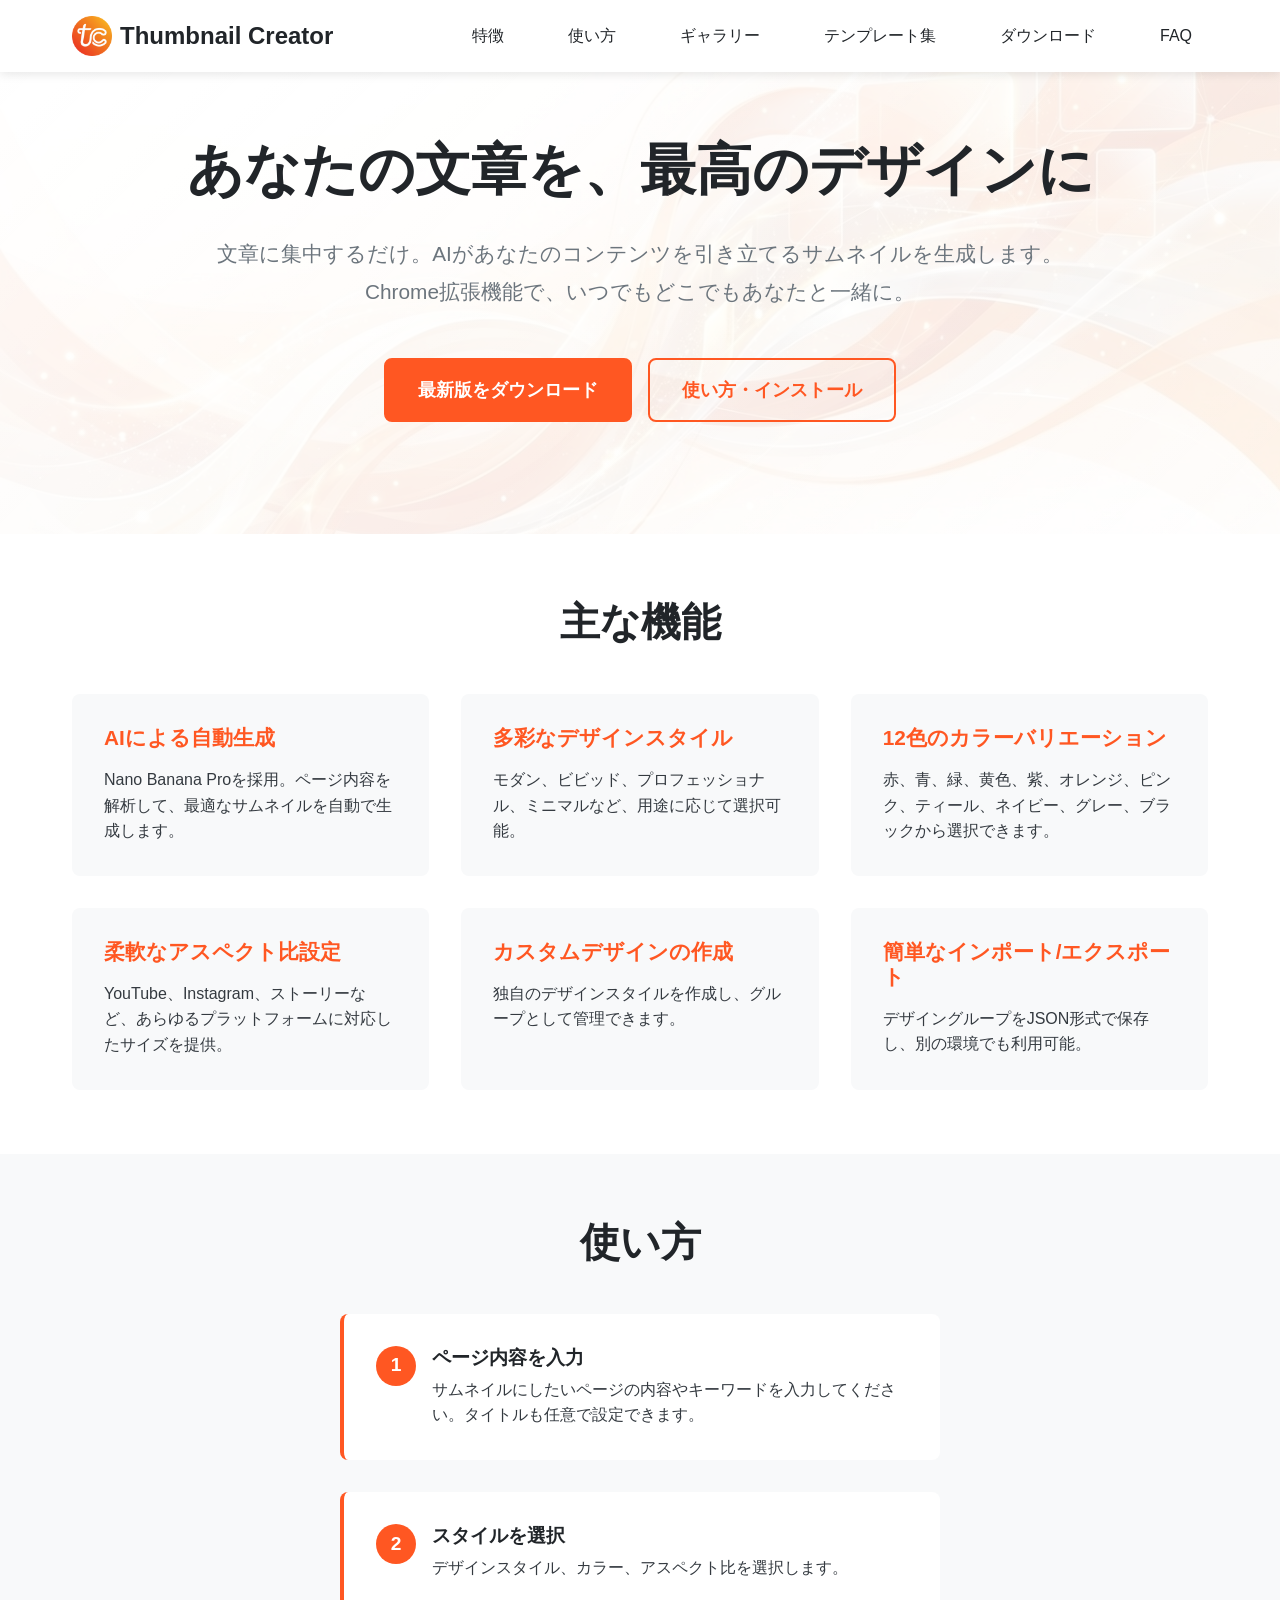
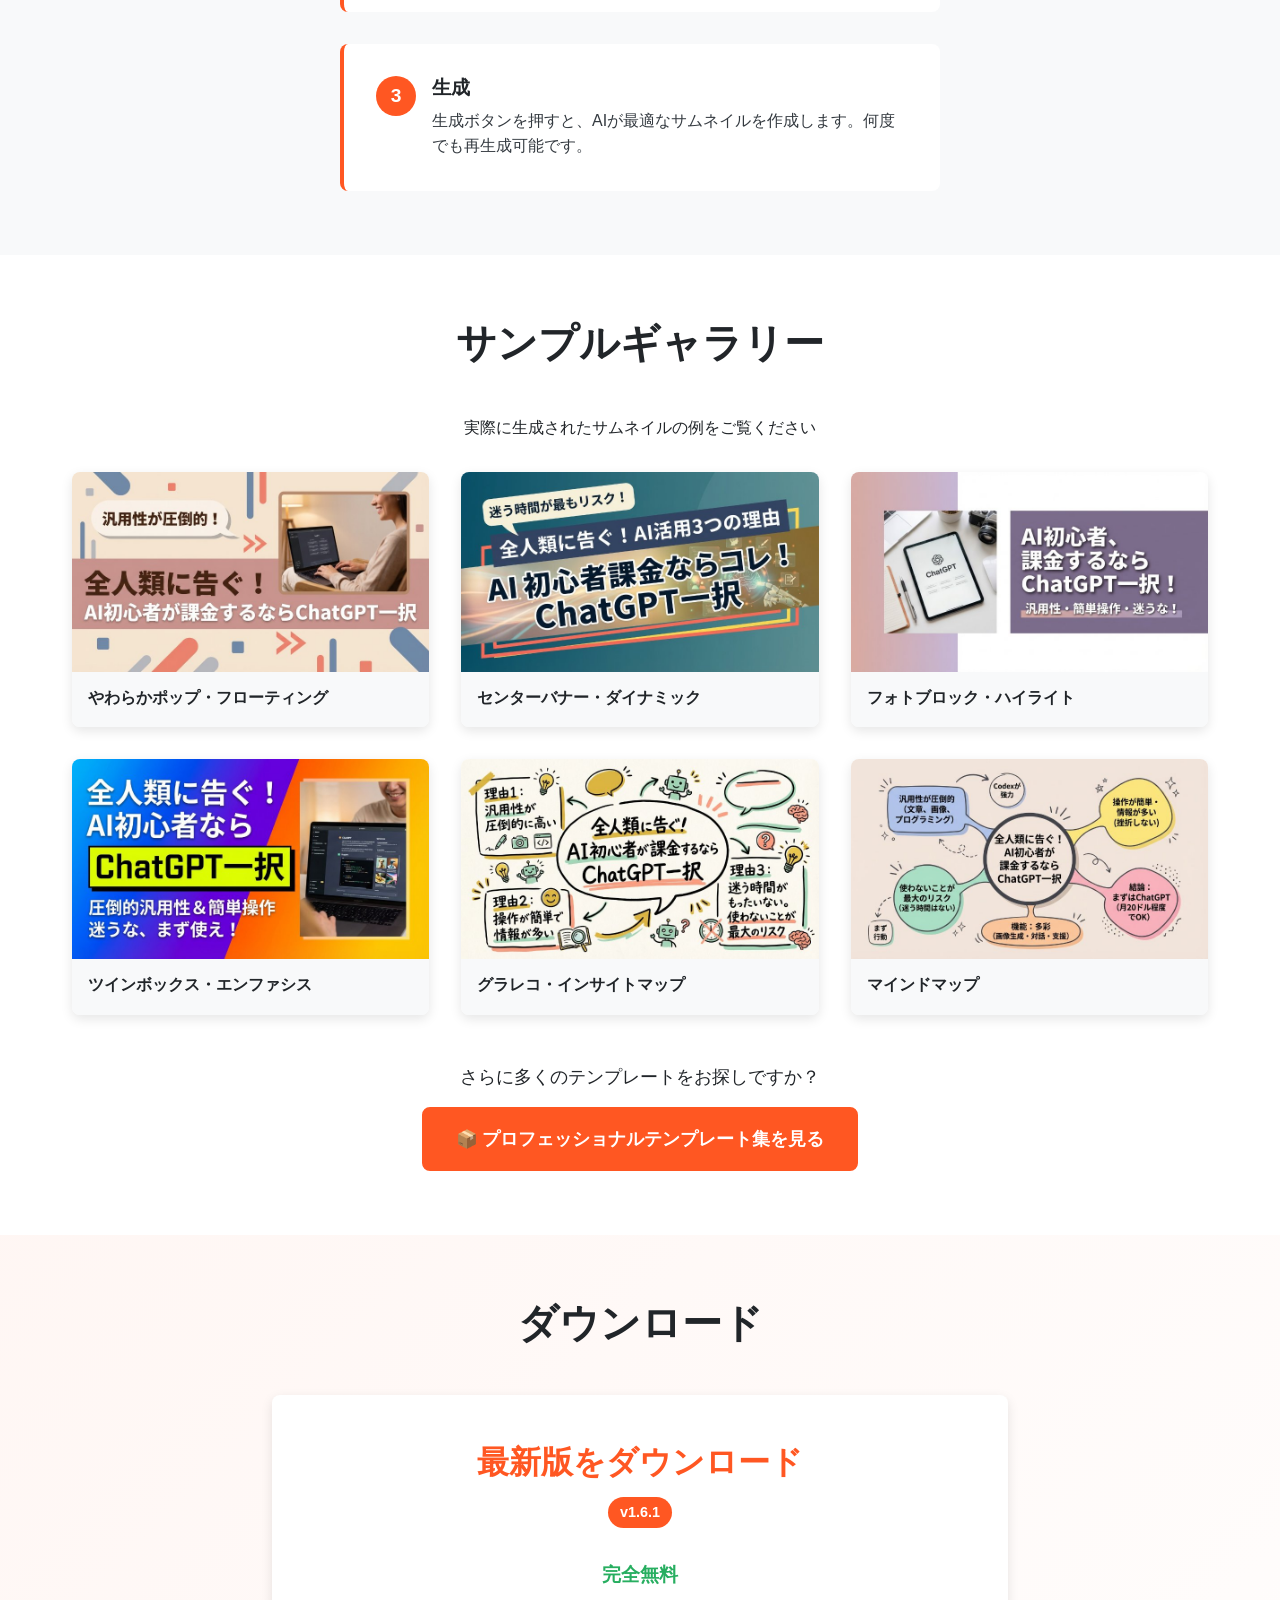
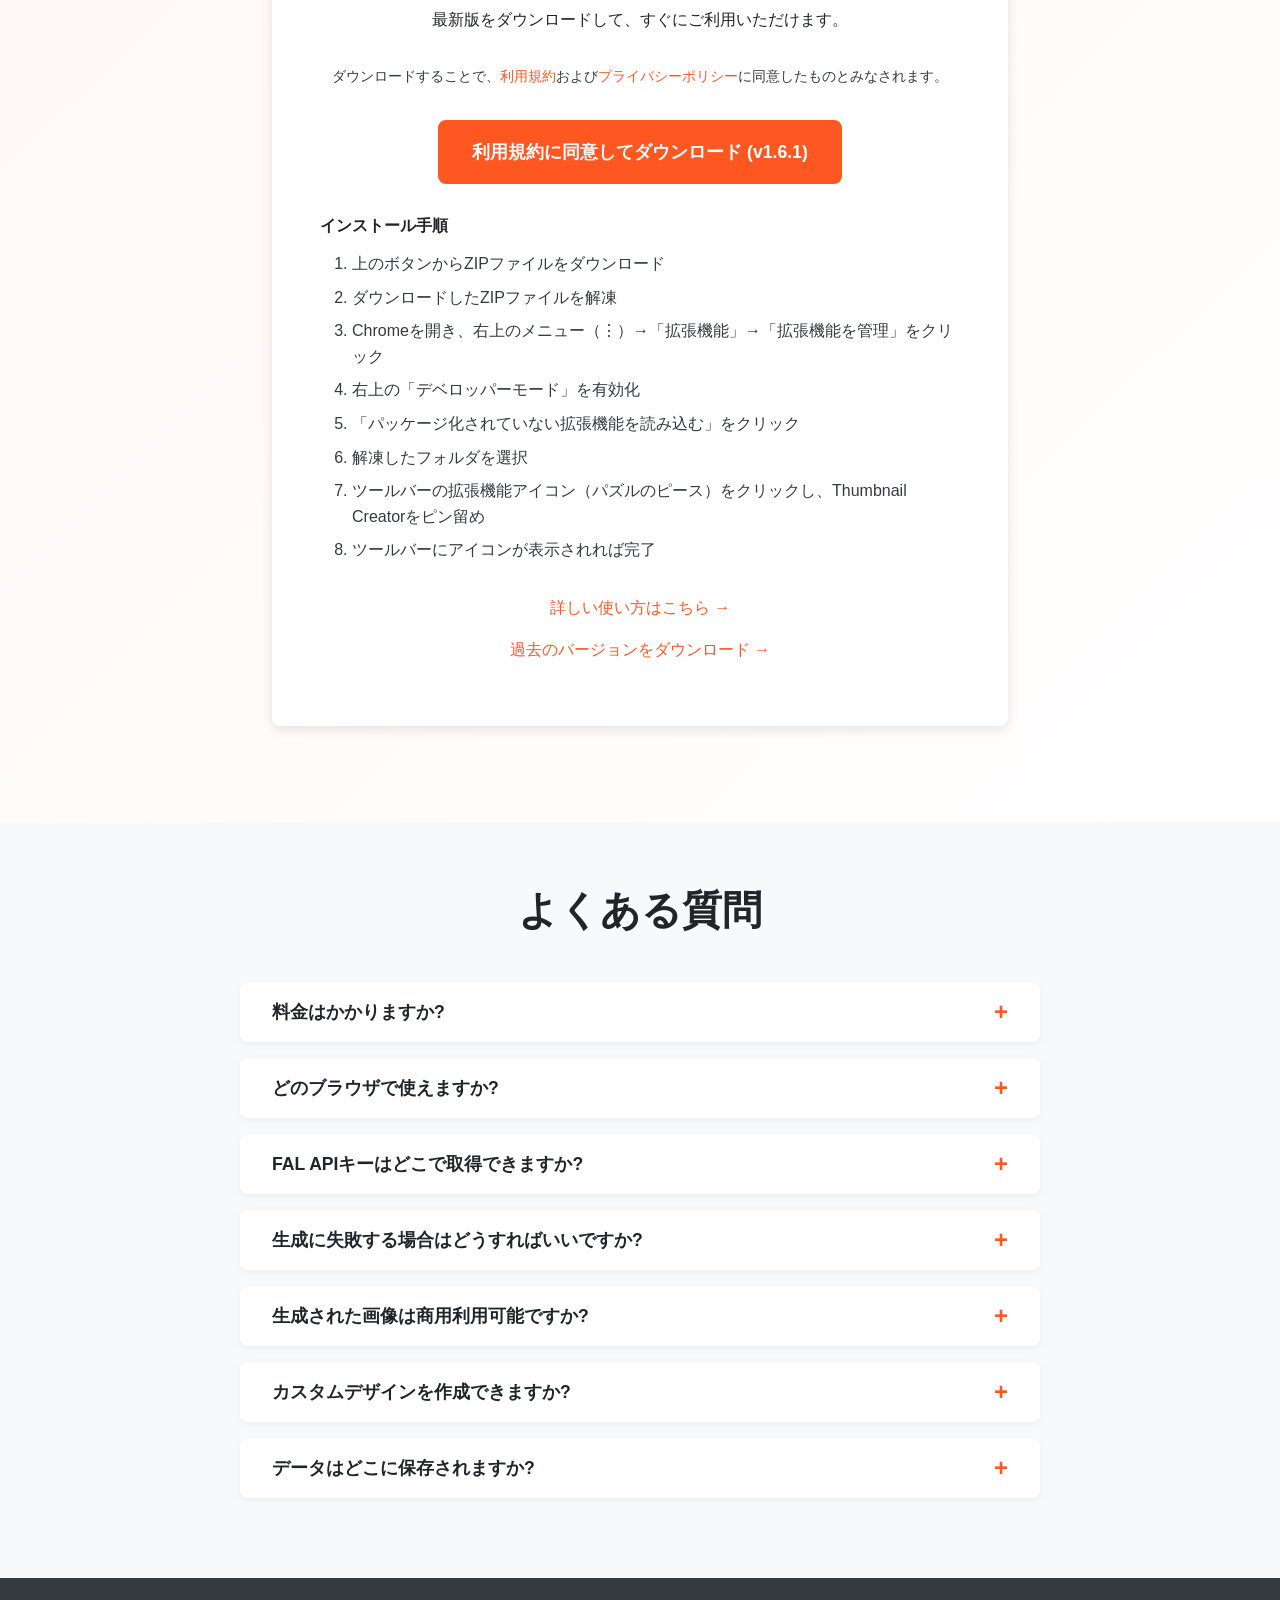
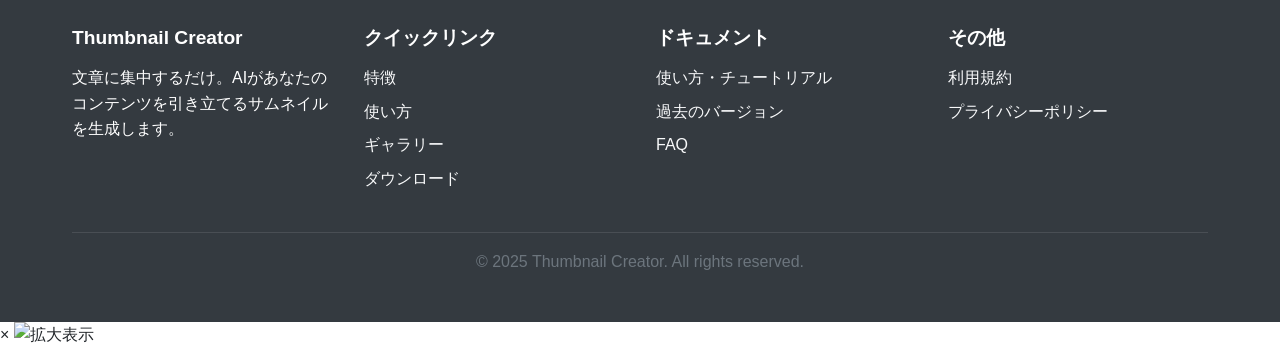
==== commit 318dca45: "テンプレートの並び換えができるようにした" ====
--- a/index.html
+++ b/index.html
@@ -51,8 +51,8 @@
     "applicationCategory": "BrowserExtension",
     "operatingSystem": "Chrome",
     "url": "https://thumbnail-creator.kei31.com/",
-    "downloadUrl": "https://thumbnail-creator.kei31.com/downloads/thumbnail_creator_v1_6_0.zip",
-    "softwareVersion": "1.6.0",
+    "downloadUrl": "https://thumbnail-creator.kei31.com/downloads/thumbnail_creator_v1_6_1.zip",
+    "softwareVersion": "1.6.1",
     "releaseNotes": "WebP形式への自動変換により、JPEG比30-50%のファイルサイズ削減を実現。既存テンプレートの自動最適化機能を追加。テンプレート画像を500x500pxに統一し、さらなるストレージ節約を実現。",
     "datePublished": "2025-01-01",
     "dateModified": "2025-12-10",
@@ -273,7 +273,7 @@
 
       <div class="download-card">
         <h3>最新版をダウンロード</h3>
-        <span class="version-badge">v1.6.0</span>
+        <span class="version-badge">v1.6.1</span>
         <p class="free-badge" style="font-size: 1.2rem; font-weight: bold; color: #27ae60; margin: var(--spacing-sm) 0;">完全無料</p>
         <p>最新版をダウンロードして、すぐにご利用いただけます。</p>
 
@@ -281,8 +281,8 @@
           ダウンロードすることで、<a href="terms.html" target="_blank">利用規約</a>および<a href="privacy.html" target="_blank">プライバシーポリシー</a>に同意したものとみなされます。
         </p>
 
-        <a href="downloads/thumbnail_creator_v1_6_0.zip" class="btn btn-primary" download>
-          利用規約に同意してダウンロード (v1.6.0)
+        <a href="downloads/thumbnail_creator_v1_6_1.zip" class="btn btn-primary" download>
+          利用規約に同意してダウンロード (v1.6.1)
         </a>
 
         <div class="download-instructions">
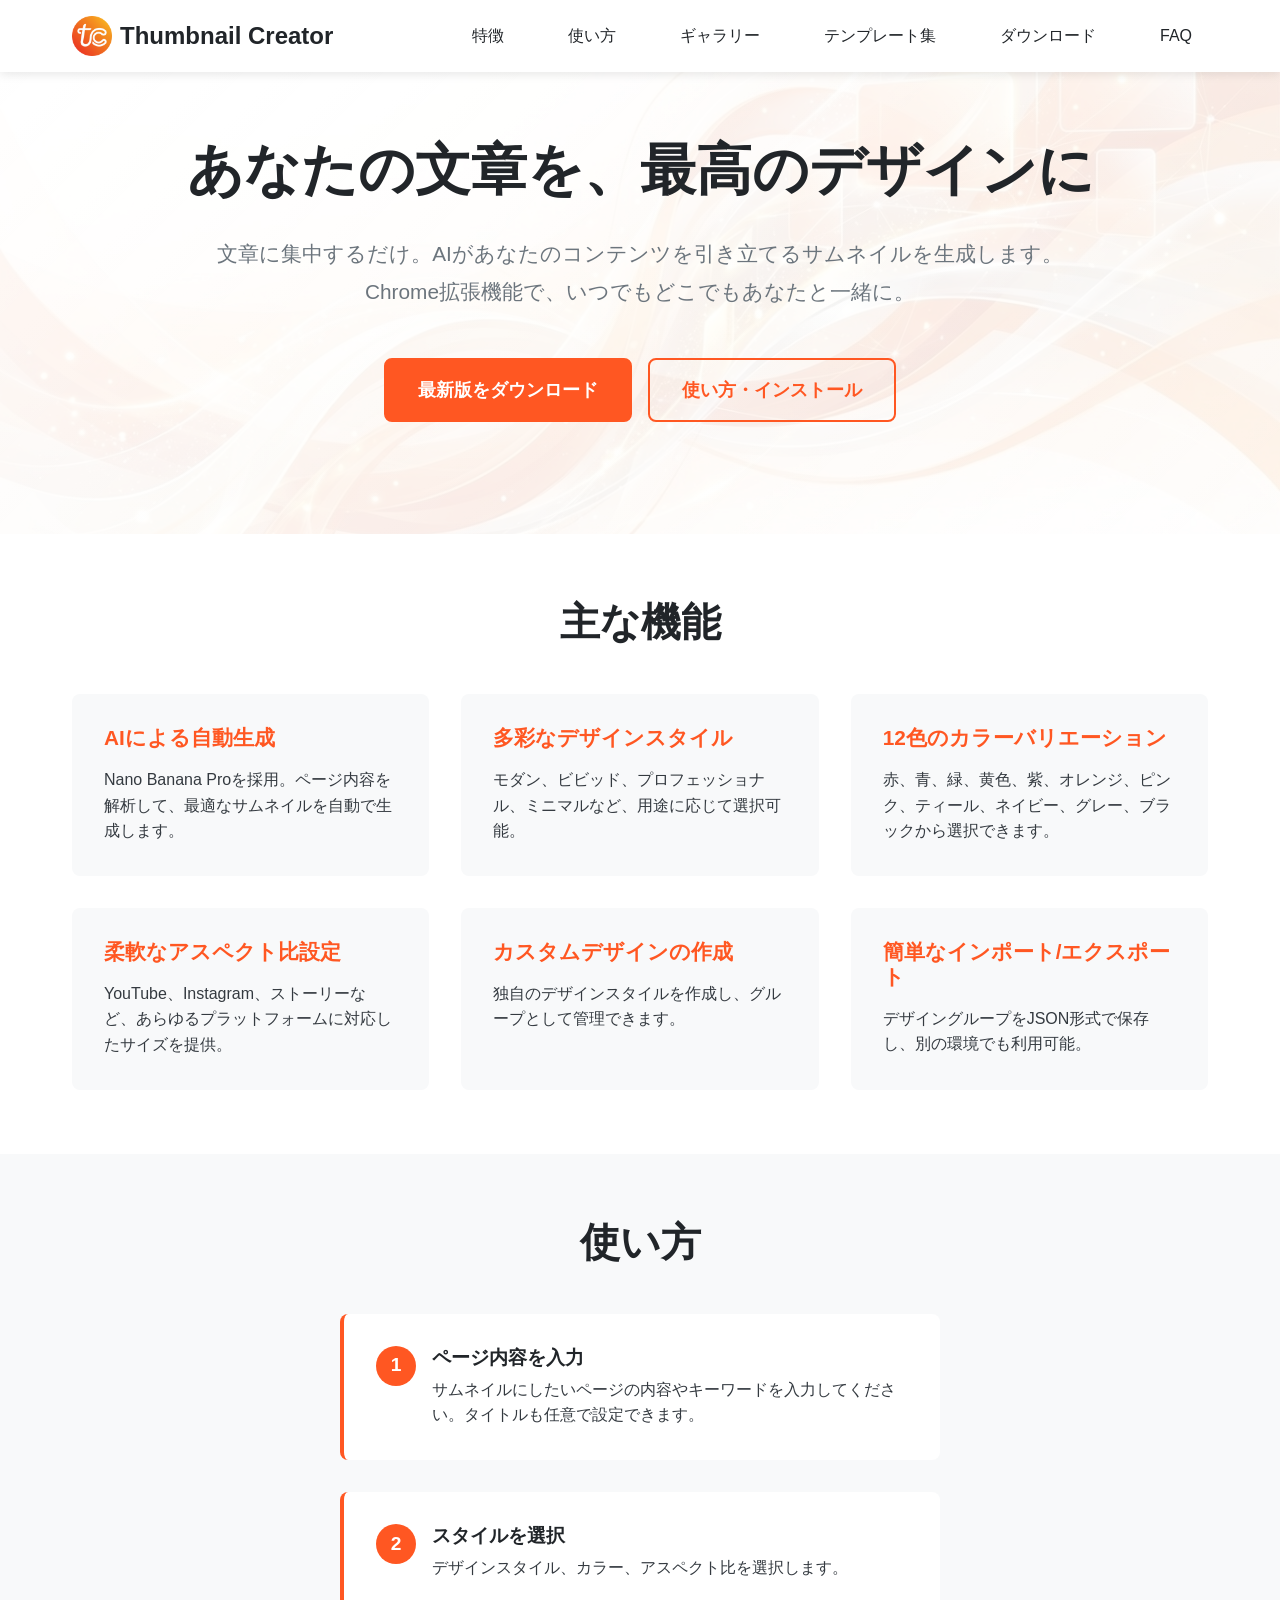
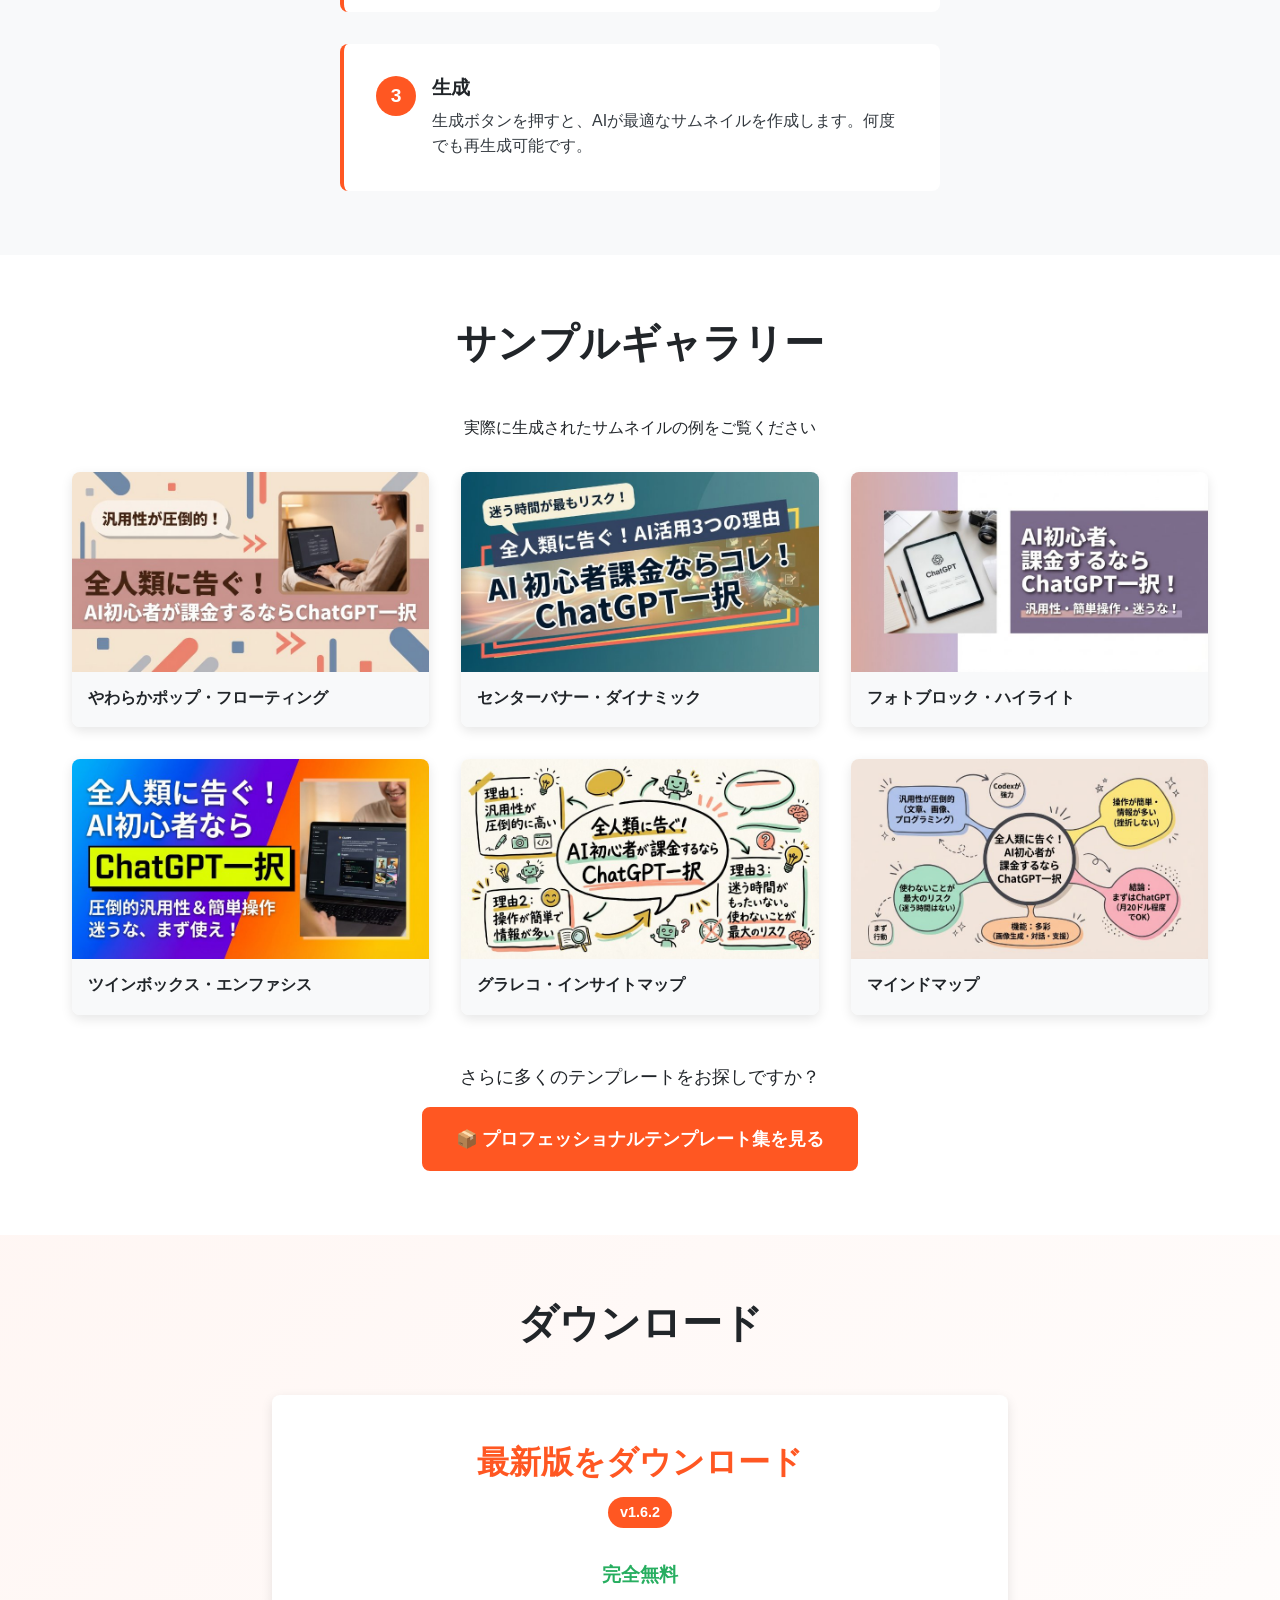
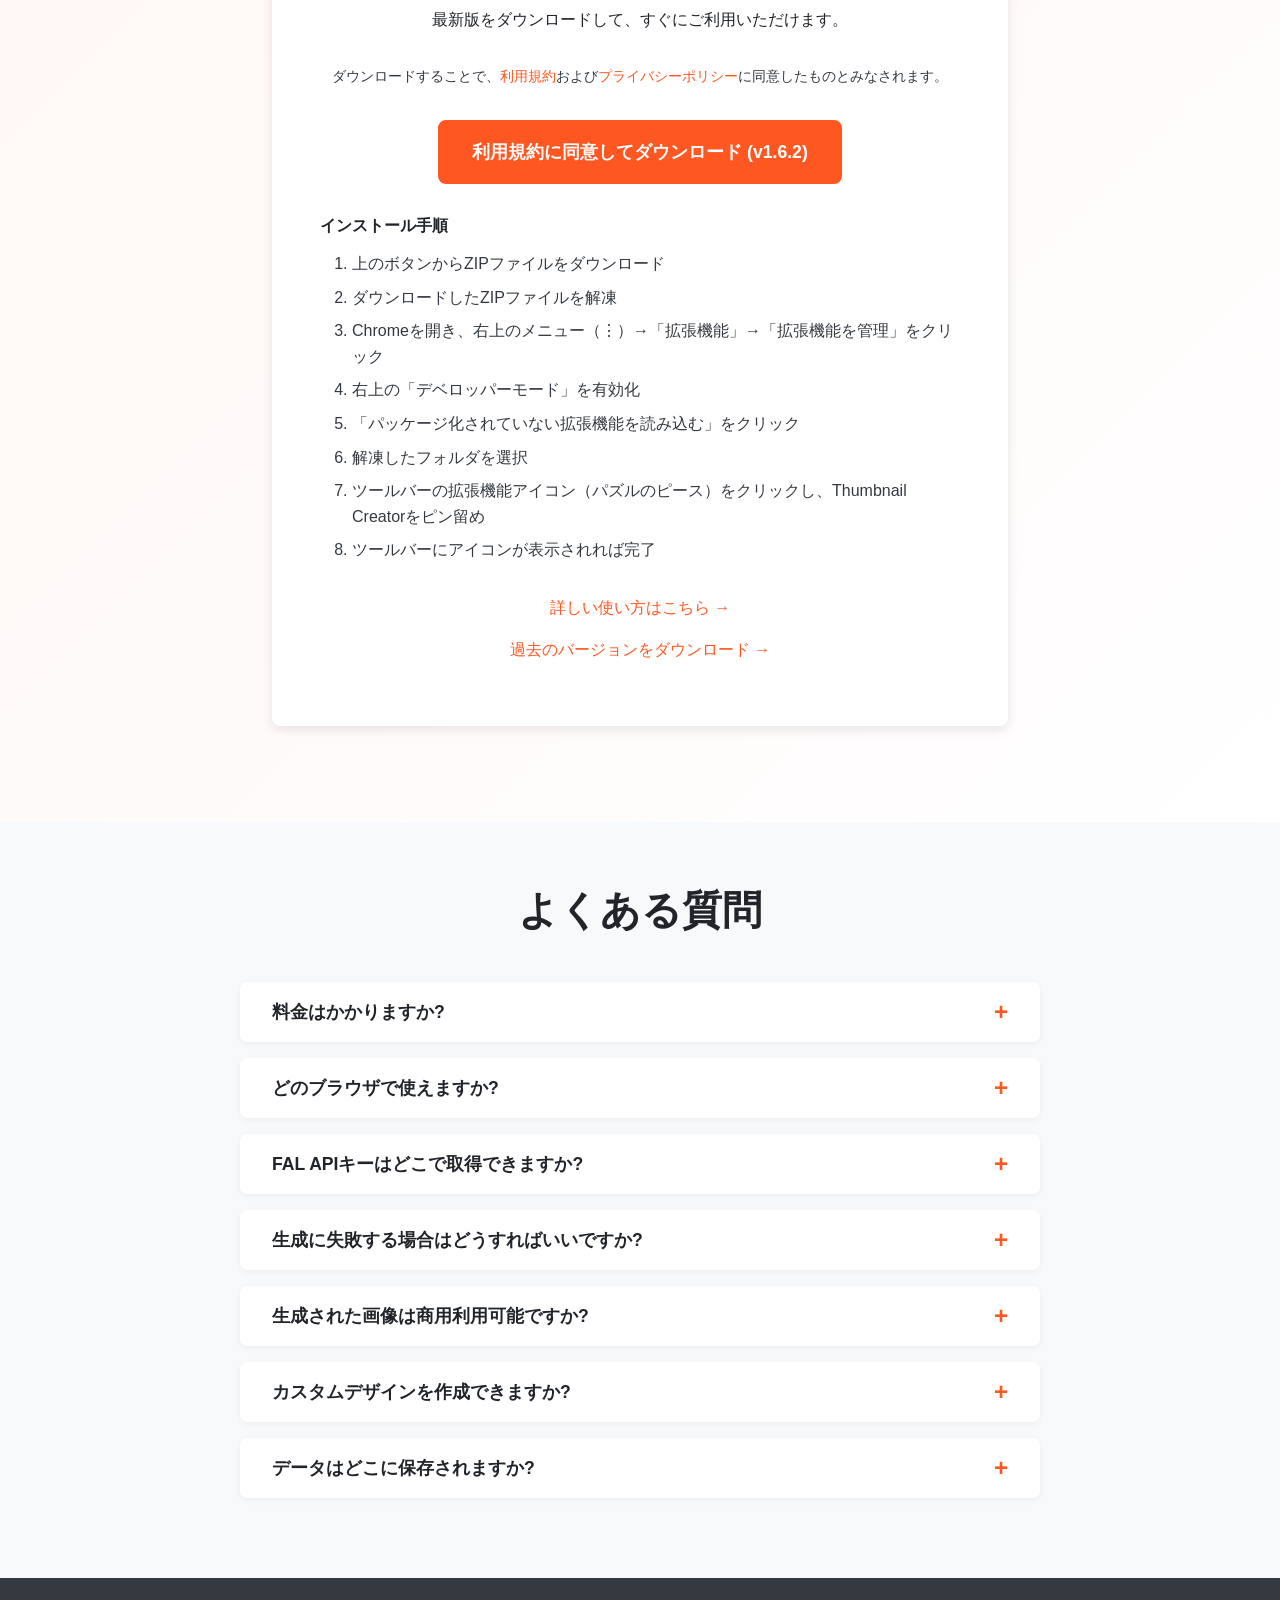
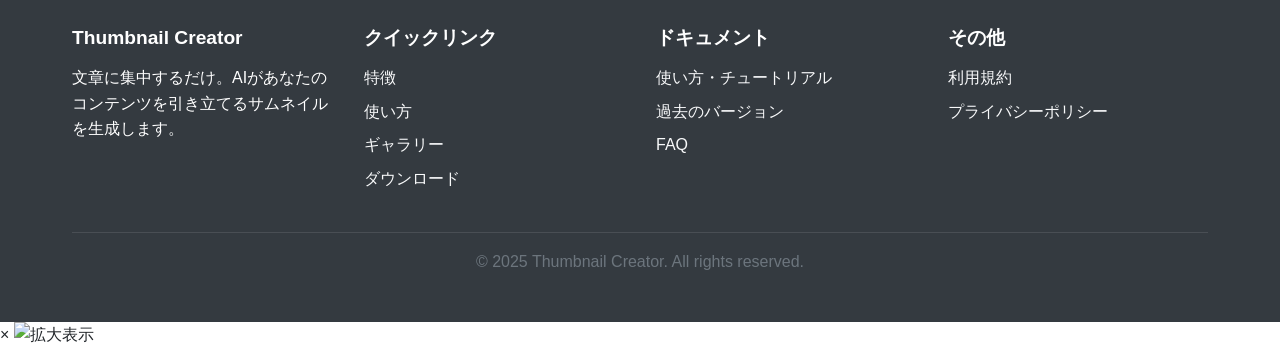
==== commit 677719cc: "パッチ" ====
--- a/index.html
+++ b/index.html
@@ -51,8 +51,8 @@
     "applicationCategory": "BrowserExtension",
     "operatingSystem": "Chrome",
     "url": "https://thumbnail-creator.kei31.com/",
-    "downloadUrl": "https://thumbnail-creator.kei31.com/downloads/thumbnail_creator_v1_6_1.zip",
-    "softwareVersion": "1.6.1",
+    "downloadUrl": "https://thumbnail-creator.kei31.com/downloads/thumbnail_creator_v1_6_2.zip",
+    "softwareVersion": "1.6.2",
     "releaseNotes": "WebP形式への自動変換により、JPEG比30-50%のファイルサイズ削減を実現。既存テンプレートの自動最適化機能を追加。テンプレート画像を500x500pxに統一し、さらなるストレージ節約を実現。",
     "datePublished": "2025-01-01",
     "dateModified": "2025-12-10",
@@ -273,7 +273,7 @@
 
       <div class="download-card">
         <h3>最新版をダウンロード</h3>
-        <span class="version-badge">v1.6.1</span>
+        <span class="version-badge">v1.6.2</span>
         <p class="free-badge" style="font-size: 1.2rem; font-weight: bold; color: #27ae60; margin: var(--spacing-sm) 0;">完全無料</p>
         <p>最新版をダウンロードして、すぐにご利用いただけます。</p>
 
@@ -281,8 +281,8 @@
           ダウンロードすることで、<a href="terms.html" target="_blank">利用規約</a>および<a href="privacy.html" target="_blank">プライバシーポリシー</a>に同意したものとみなされます。
         </p>
 
-        <a href="downloads/thumbnail_creator_v1_6_1.zip" class="btn btn-primary" download>
-          利用規約に同意してダウンロード (v1.6.1)
+        <a href="downloads/thumbnail_creator_v1_6_2.zip" class="btn btn-primary" download>
+          利用規約に同意してダウンロード (v1.6.2)
         </a>
 
         <div class="download-instructions">
